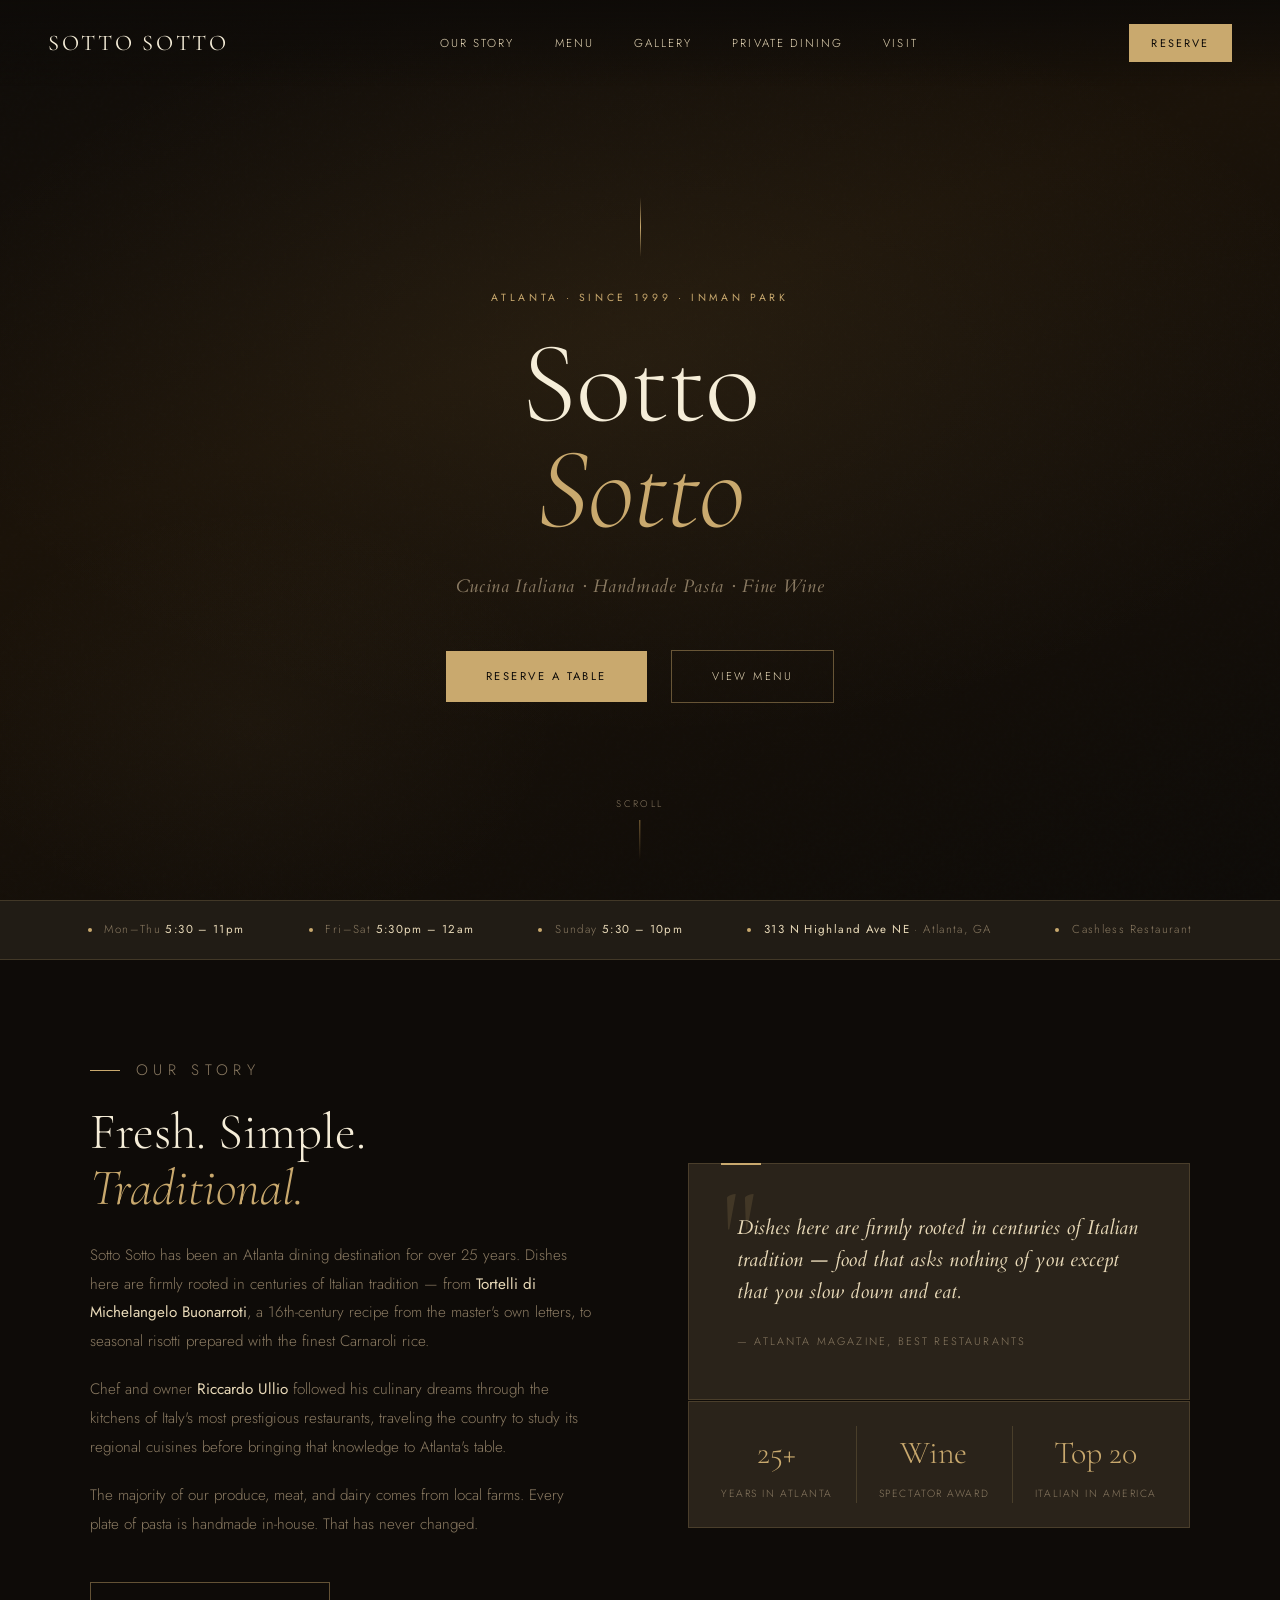
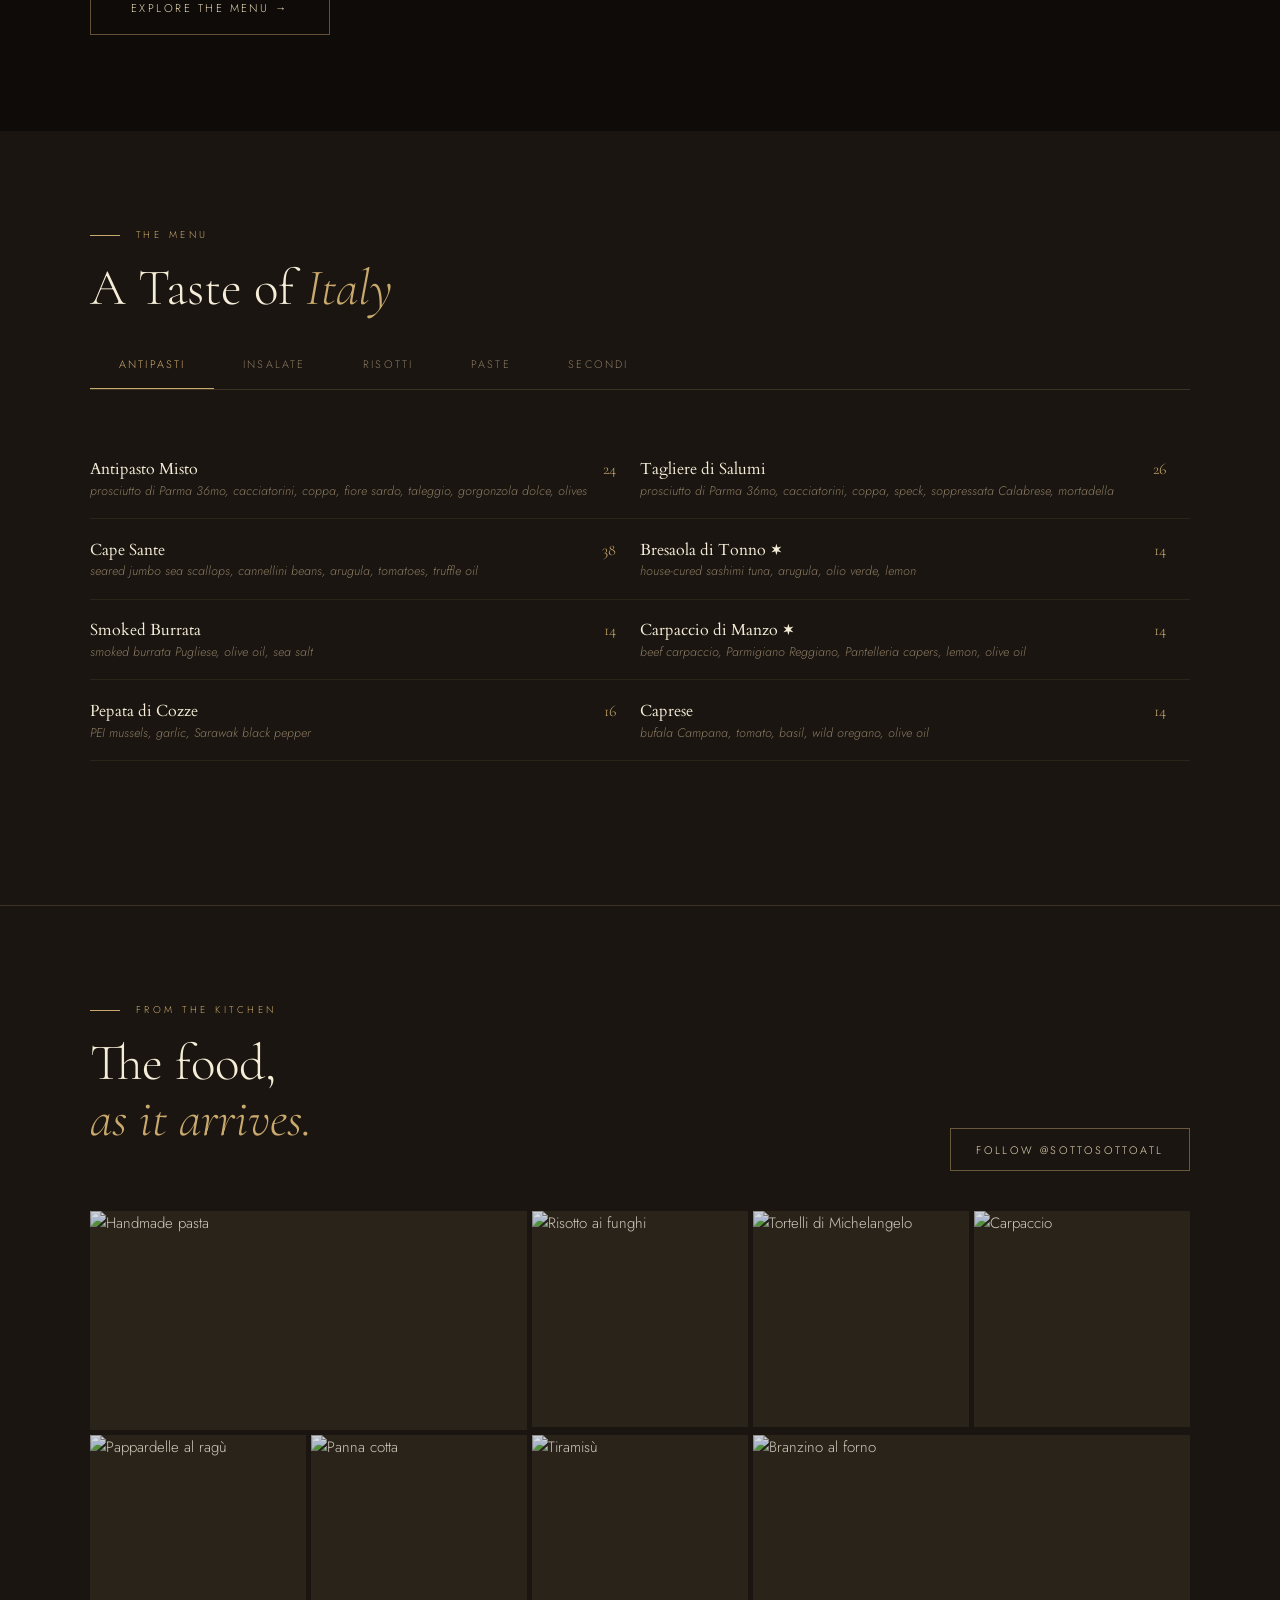
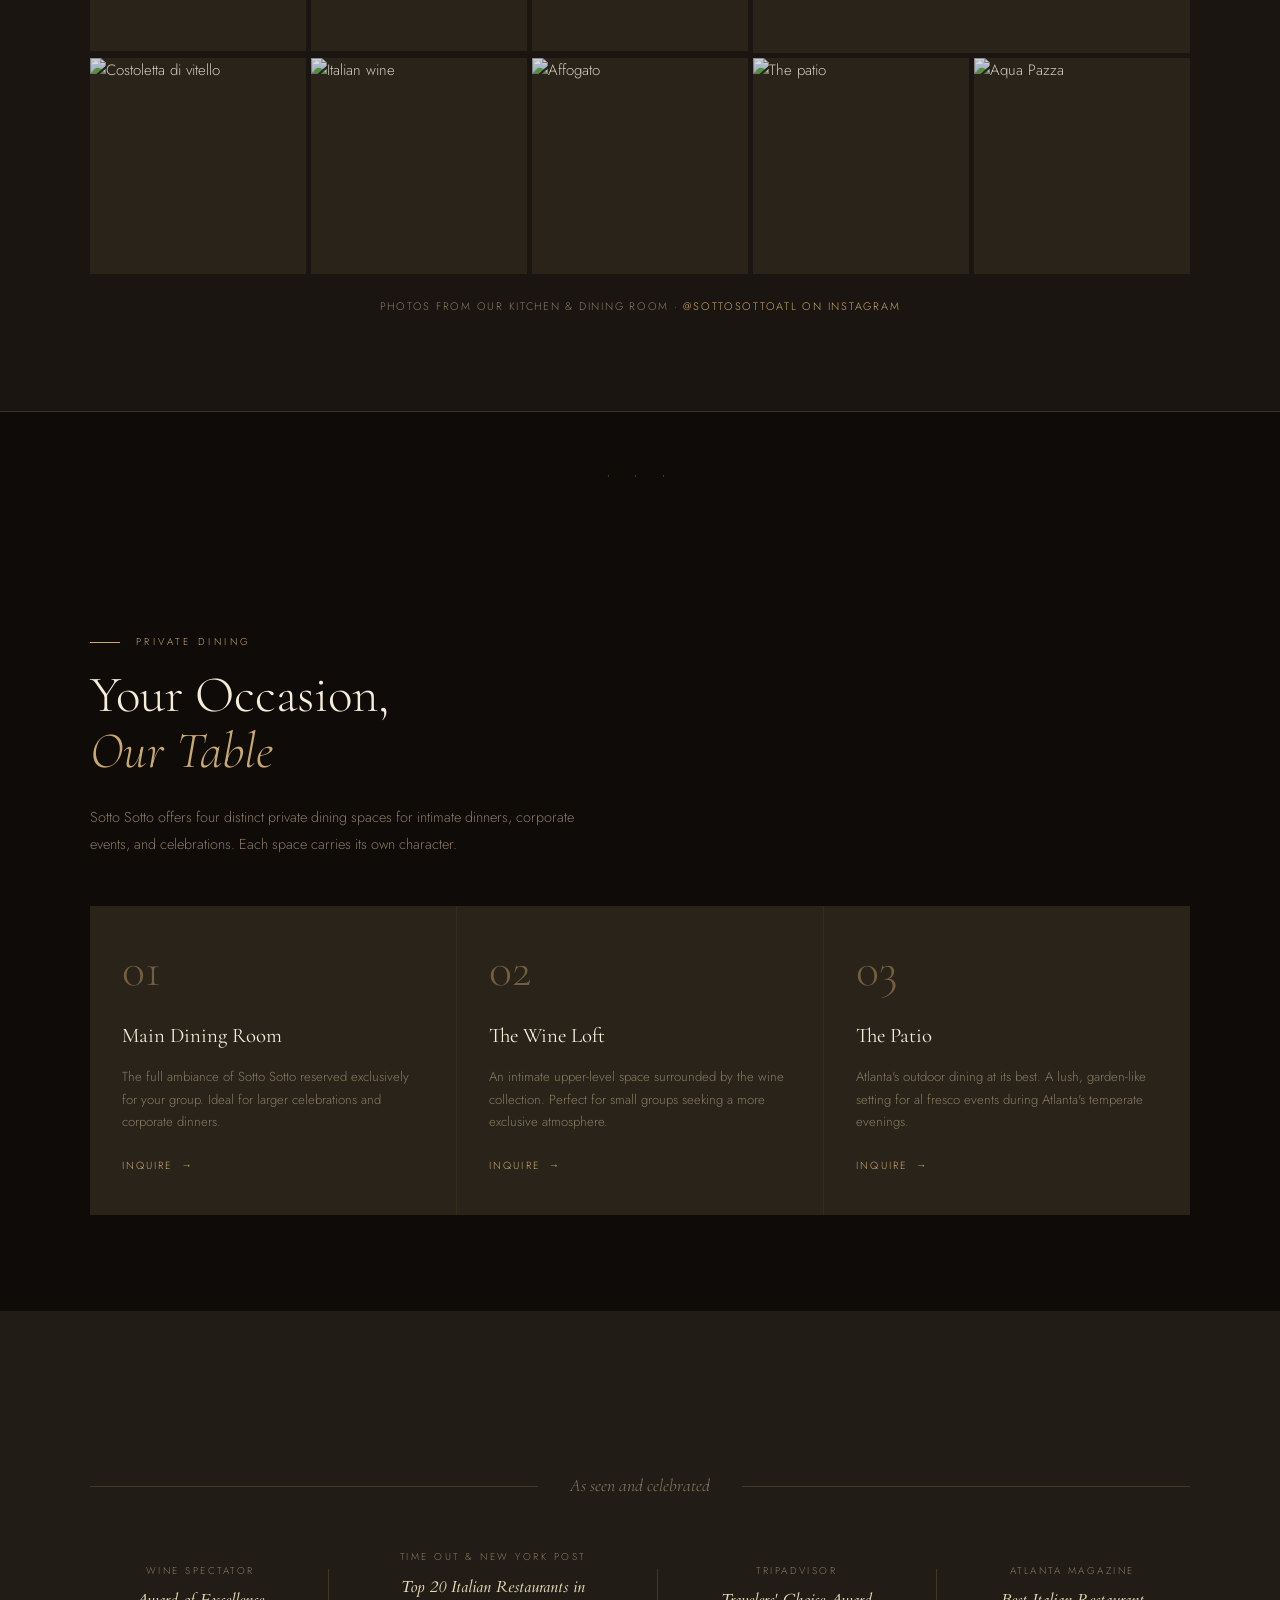
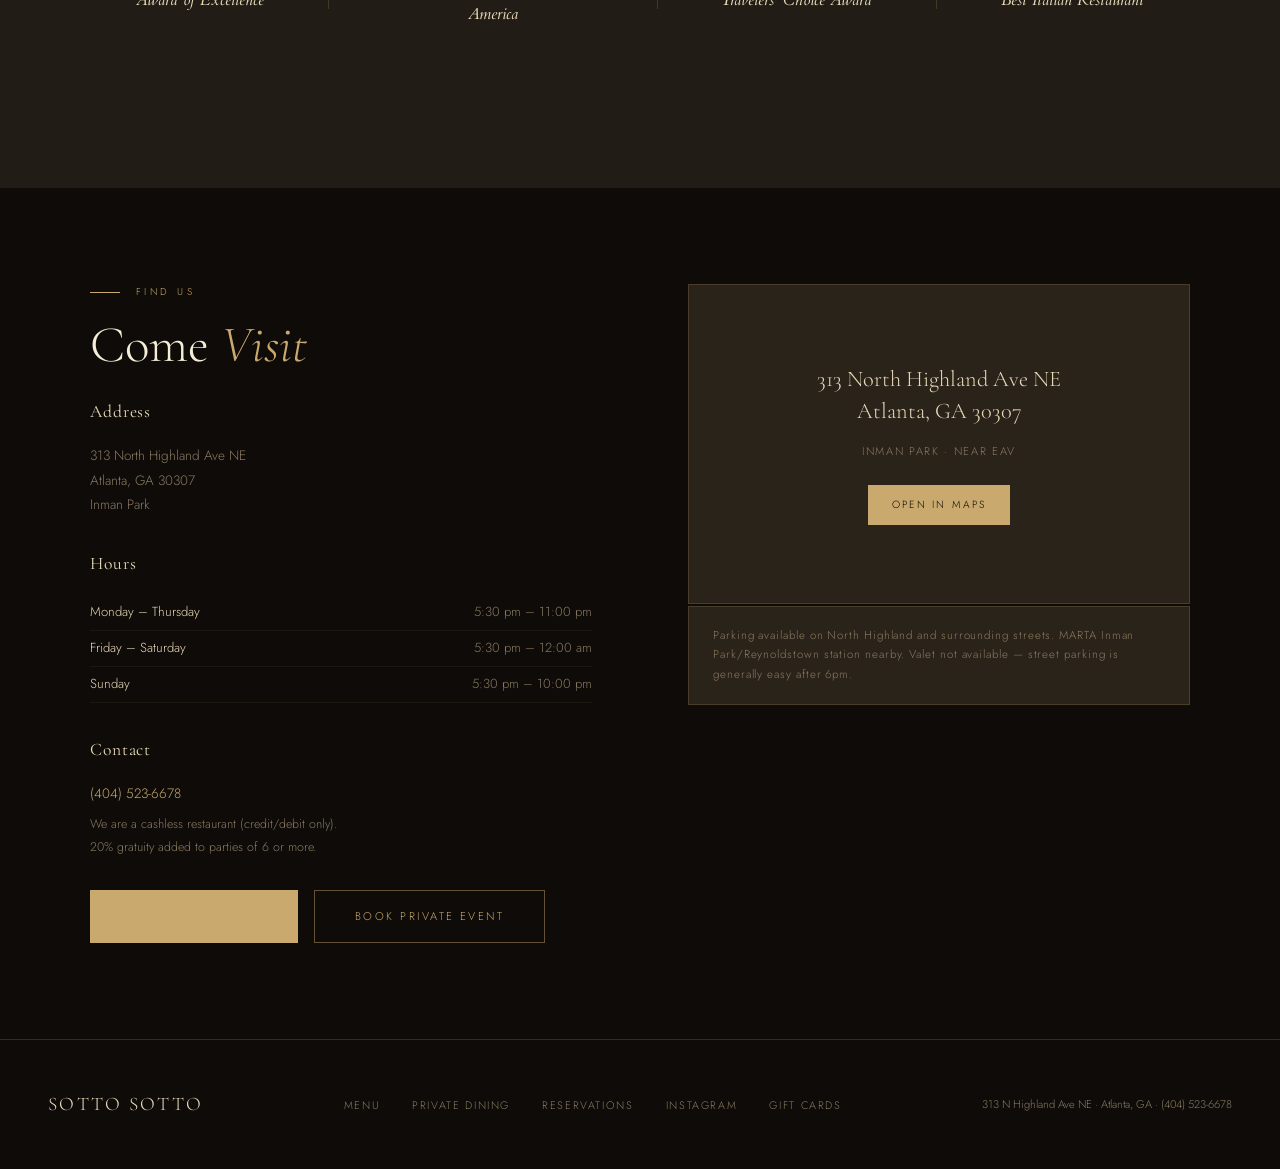
==== index.html @ 94da3bc7 "Rename to index.html" ====
<!DOCTYPE html>
<html lang="en">
<head>
<meta charset="UTF-8">
<meta name="viewport" content="width=device-width, initial-scale=1.0">
<title>Sotto Sotto — Atlanta's Italian Table</title>
<link rel="preconnect" href="https://fonts.googleapis.com">
<link href="https://fonts.googleapis.com/css2?family=Cormorant+Garamond:ital,wght@0,300;0,400;0,500;1,300;1,400&family=Cardo:ital@0;1&family=Jost:wght@300;400&display=swap" rel="stylesheet">
<style>
  *, *::before, *::after { box-sizing: border-box; margin: 0; padding: 0; }

  :root {
    --cream: #F5EDD8;
    --cream-dim: #E8D9B8;
    --gold: #C9A96E;
    --gold-dim: #8B6E3E;
    --dark: #0E0B08;
    --dark-mid: #1A1510;
    --dark-surface: #211C15;
    --dark-card: #2A231A;
    --text-muted: #8A7A62;
    --border: rgba(201,169,110,0.2);
    --border-strong: rgba(201,169,110,0.45);
  }

  html { scroll-behavior: smooth; }

  body {
    background: var(--dark);
    color: var(--cream);
    font-family: 'Jost', sans-serif;
    font-weight: 300;
    font-size: 15px;
    line-height: 1.7;
    overflow-x: hidden;
  }

  /* ── NAV ── */
  nav {
    position: fixed; top: 0; left: 0; right: 0; z-index: 200;
    display: flex; align-items: center; justify-content: space-between;
    padding: 1.5rem 3rem;
    background: linear-gradient(to bottom, rgba(14,11,8,0.95), transparent);
    transition: background 0.3s;
  }
  nav.scrolled { background: rgba(14,11,8,0.97); border-bottom: 0.5px solid var(--border); }

  .nav-logo {
    font-family: 'Cormorant Garamond', serif;
    font-size: 1.4rem; font-weight: 400;
    letter-spacing: 0.12em; text-transform: uppercase;
    color: var(--cream); text-decoration: none;
    position: relative; z-index: 210;
  }

  .nav-links {
    display: flex; gap: 2.5rem; list-style: none;
  }
  .nav-links a {
    font-family: 'Jost', sans-serif;
    font-size: 0.72rem; font-weight: 300;
    letter-spacing: 0.18em; text-transform: uppercase;
    color: var(--cream-dim); text-decoration: none;
    transition: color 0.2s;
  }
  .nav-links a:hover { color: var(--gold); }

  .nav-cta {
    font-family: 'Jost', sans-serif;
    font-size: 0.68rem; font-weight: 400;
    letter-spacing: 0.2em; text-transform: uppercase;
    color: var(--dark); background: var(--gold);
    padding: 0.6rem 1.4rem; text-decoration: none;
    transition: background 0.2s, transform 0.15s;
    position: relative; z-index: 210;
  }
  .nav-cta:hover { background: var(--cream); transform: translateY(-1px); }

  /* Hamburger button */
  .nav-burger {
    display: none;
    flex-direction: column; justify-content: center; align-items: center;
    gap: 5px; width: 36px; height: 36px;
    background: none; border: none; cursor: pointer;
    padding: 4px; position: relative; z-index: 210;
  }
  .nav-burger span {
    display: block; width: 22px; height: 1.5px;
    background: var(--cream); border-radius: 2px;
    transition: transform 0.3s ease, opacity 0.3s ease;
    transform-origin: center;
  }
  .nav-burger.open span:nth-child(1) { transform: translateY(6.5px) rotate(45deg); }
  .nav-burger.open span:nth-child(2) { opacity: 0; transform: scaleX(0); }
  .nav-burger.open span:nth-child(3) { transform: translateY(-6.5px) rotate(-45deg); }

  /* Mobile drawer */
  .nav-drawer {
    position: fixed; inset: 0; z-index: 190;
    background: rgba(14,11,8,0.98);
    flex-direction: column; align-items: center; justify-content: center;
    gap: 0; display: flex;
    opacity: 0; pointer-events: none;
    transition: opacity 0.35s ease;
  }
  .nav-drawer.open { opacity: 1; pointer-events: all; }
  .nav-drawer ul {
    list-style: none; text-align: center;
    display: flex; flex-direction: column; gap: 0;
    width: 100%;
  }
  .nav-drawer ul li a {
    display: block; padding: 1.1rem 2rem;
    font-family: 'Cormorant Garamond', serif;
    font-size: 2rem; font-weight: 300; font-style: italic;
    letter-spacing: 0.05em;
    color: var(--cream-dim); text-decoration: none;
    border-bottom: 0.5px solid var(--border);
    transition: color 0.2s;
  }
  .nav-drawer ul li:first-child a { border-top: 0.5px solid var(--border); }
  .nav-drawer ul li a:active { color: var(--gold); }
  .nav-drawer-reserve {
    margin-top: 2rem;
    font-family: 'Jost', sans-serif;
    font-size: 0.72rem; letter-spacing: 0.22em; text-transform: uppercase;
    background: var(--gold); color: var(--dark);
    padding: 0.9rem 2.5rem; text-decoration: none;
  }

  /* ── HERO ── */
  .hero {
    height: 100vh; min-height: 700px;
    display: flex; flex-direction: column;
    align-items: center; justify-content: center;
    text-align: center;
    position: relative;
    overflow: hidden;
  }

  .hero-bg {
    position: absolute; inset: 0;
    background:
      radial-gradient(ellipse 80% 60% at 50% 40%, rgba(201,169,110,0.07) 0%, transparent 70%),
      radial-gradient(ellipse 40% 40% at 20% 80%, rgba(201,169,110,0.04) 0%, transparent 60%),
      linear-gradient(160deg, #0E0B08 0%, #1A1208 40%, #0D0A07 100%);
  }

  /* Decorative grain */
  .hero-bg::after {
    content: '';
    position: absolute; inset: 0;
    background-image: url("data:image/svg+xml,%3Csvg viewBox='0 0 256 256' xmlns='http://www.w3.org/2000/svg'%3E%3Cfilter id='n'%3E%3CfeTurbulence type='fractalNoise' baseFrequency='0.9' numOctaves='4' stitchTiles='stitch'/%3E%3C/filter%3E%3Crect width='100%25' height='100%25' filter='url(%23n)' opacity='0.03'/%3E%3C/svg%3E");
    opacity: 0.4;
    pointer-events: none;
  }

  .hero-rule {
    width: 1px; height: 60px;
    background: linear-gradient(to bottom, transparent, var(--gold), transparent);
    margin-bottom: 2rem;
    animation: fadeIn 2s ease 0.3s both;
  }

  .hero-eyebrow {
    font-family: 'Jost', sans-serif;
    font-size: 0.65rem;
    font-weight: 400;
    letter-spacing: 0.35em;
    text-transform: uppercase;
    color: var(--gold);
    margin-bottom: 1.5rem;
    animation: fadeUp 1.2s ease 0.5s both;
  }

  .hero-title {
    font-family: 'Cormorant Garamond', serif;
    font-size: clamp(4rem, 9vw, 8rem);
    font-weight: 300;
    line-height: 0.92;
    letter-spacing: -0.01em;
    color: var(--cream);
    margin-bottom: 0.3rem;
    animation: fadeUp 1.2s ease 0.7s both;
  }
  .hero-title em {
    font-style: italic;
    color: var(--gold);
  }

  .hero-subtitle {
    font-family: 'Cardo', serif;
    font-style: italic;
    font-size: 1.1rem;
    color: var(--text-muted);
    letter-spacing: 0.04em;
    margin: 1.5rem 0 3rem;
    animation: fadeUp 1.2s ease 0.9s both;
  }

  .hero-actions {
    display: flex; gap: 1.5rem; align-items: center;
    animation: fadeUp 1.2s ease 1.1s both;
  }

  .btn-primary {
    font-family: 'Jost', sans-serif;
    font-size: 0.7rem;
    font-weight: 400;
    letter-spacing: 0.22em;
    text-transform: uppercase;
    color: var(--dark);
    background: var(--gold);
    padding: 1rem 2.5rem;
    text-decoration: none;
    transition: all 0.2s;
    display: inline-block;
  }
  .btn-primary:hover { background: var(--cream); transform: translateY(-2px); }

  .btn-ghost {
    font-family: 'Jost', sans-serif;
    font-size: 0.7rem;
    font-weight: 300;
    letter-spacing: 0.22em;
    text-transform: uppercase;
    color: var(--cream-dim);
    border: 0.5px solid var(--border-strong);
    padding: 1rem 2.5rem;
    text-decoration: none;
    transition: all 0.2s;
    display: inline-block;
  }
  .btn-ghost:hover { border-color: var(--gold); color: var(--gold); transform: translateY(-2px); }

  .hero-scroll {
    position: absolute; bottom: 2.5rem; left: 50%; transform: translateX(-50%);
    display: flex; flex-direction: column; align-items: center; gap: 0.5rem;
    animation: fadeIn 2s ease 1.8s both;
  }
  .hero-scroll span {
    font-size: 0.6rem; letter-spacing: 0.25em; text-transform: uppercase; color: var(--text-muted);
  }
  .scroll-line {
    width: 1px; height: 40px;
    background: linear-gradient(to bottom, var(--gold-dim), transparent);
    animation: scrollPulse 2s ease-in-out infinite;
  }

  /* ── INFO STRIP ── */
  .info-strip {
    background: var(--dark-surface);
    border-top: 0.5px solid var(--border);
    border-bottom: 0.5px solid var(--border);
    padding: 1.2rem 3rem;
    display: flex; justify-content: center; gap: 4rem;
    flex-wrap: wrap;
  }
  .info-item {
    display: flex; align-items: center; gap: 0.8rem;
    font-size: 0.72rem; letter-spacing: 0.12em; color: var(--text-muted);
  }
  .info-item strong {
    color: var(--cream-dim); font-weight: 400;
  }
  .info-dot {
    width: 4px; height: 4px; border-radius: 50%; background: var(--gold); flex-shrink: 0;
  }

  /* ── SECTIONS ── */
  section { position: relative; }

  .section-pad { padding: 6rem 3rem; }
  .container { max-width: 1100px; margin: 0 auto; }

  .section-label {
    font-size: 0.62rem; letter-spacing: 0.35em; text-transform: uppercase;
    color: var(--gold); margin-bottom: 1rem;
    display: flex; align-items: center; gap: 1rem;
  }
  .section-label::before {
    content: ''; display: block; width: 30px; height: 0.5px; background: var(--gold);
  }

  .section-heading {
    font-family: 'Cormorant Garamond', serif;
    font-size: clamp(2.5rem, 4vw, 3.5rem);
    font-weight: 300;
    line-height: 1.1;
    color: var(--cream);
    margin-bottom: 1.5rem;
  }
  .section-heading em { font-style: italic; color: var(--gold); }

  /* ── STORY ── */
  .story-grid {
    display: grid; grid-template-columns: 1fr 1fr; gap: 6rem; align-items: center;
  }
  .story-text p {
    color: var(--text-muted); line-height: 1.9; margin-bottom: 1.2rem; font-size: 0.95rem;
  }
  .story-text p strong { color: var(--cream-dim); font-weight: 400; }

  .story-visual {
    position: relative;
  }
  .story-card {
    background: var(--dark-card);
    border: 0.5px solid var(--border);
    padding: 3rem;
    position: relative;
  }
  .story-card::before {
    content: '"';
    font-family: 'Cormorant Garamond', serif;
    font-size: 8rem;
    line-height: 1;
    color: var(--gold);
    opacity: 0.15;
    position: absolute;
    top: 0.5rem; left: 2rem;
  }
  .story-quote {
    font-family: 'Cardo', serif;
    font-style: italic;
    font-size: 1.25rem;
    line-height: 1.6;
    color: var(--cream-dim);
    margin-bottom: 1.5rem;
    position: relative;
  }
  .story-attr {
    font-size: 0.68rem; letter-spacing: 0.2em; text-transform: uppercase; color: var(--text-muted);
  }
  .story-card-accent {
    position: absolute;
    top: -1px; left: 2rem; width: 40px; height: 2px;
    background: var(--gold);
  }

  /* ── MENU ── */
  .menu-section { background: var(--dark-mid); }

  .menu-tabs {
    display: flex; gap: 0; border-bottom: 0.5px solid var(--border);
    margin-bottom: 3rem; overflow-x: auto;
  }
  .menu-tab {
    font-size: 0.68rem; letter-spacing: 0.2em; text-transform: uppercase;
    padding: 1rem 1.8rem;
    color: var(--text-muted);
    cursor: pointer;
    border-bottom: 1.5px solid transparent;
    transition: all 0.2s;
    white-space: nowrap;
    background: none; border-top: none; border-left: none; border-right: none;
    font-family: 'Jost', sans-serif; font-weight: 300;
  }
  .menu-tab:hover { color: var(--cream-dim); }
  .menu-tab.active {
    color: var(--gold);
    border-bottom-color: var(--gold);
  }

  .menu-panel { display: none; }
  .menu-panel.active { display: block; }

  .menu-category-title {
    font-family: 'Cormorant Garamond', serif;
    font-style: italic;
    font-size: 0.85rem;
    letter-spacing: 0.15em;
    text-transform: lowercase;
    color: var(--gold);
    margin-bottom: 1.5rem;
    padding-bottom: 0.7rem;
    border-bottom: 0.5px solid var(--border);
  }

  .menu-grid {
    display: grid; grid-template-columns: 1fr 1fr; gap: 0;
    margin-bottom: 3rem;
  }

  .menu-item {
    padding: 1.1rem 1.5rem 1.1rem 0;
    border-bottom: 0.5px solid rgba(201,169,110,0.1);
    display: flex; justify-content: space-between; align-items: baseline; gap: 1rem;
  }
  .menu-item-left { flex: 1; }
  .menu-item-name {
    font-family: 'Cardo', serif;
    font-size: 1rem;
    color: var(--cream);
    margin-bottom: 0.2rem;
    line-height: 1.3;
  }
  .menu-item-desc {
    font-size: 0.78rem;
    color: var(--text-muted);
    font-style: italic;
    line-height: 1.4;
  }
  .menu-item-price {
    font-family: 'Cormorant Garamond', serif;
    font-size: 1rem;
    color: var(--gold);
    flex-shrink: 0;
    font-weight: 300;
  }

  /* ── PRIVATE DINING ── */
  .private-grid {
    display: grid; grid-template-columns: repeat(3, 1fr); gap: 1.5px;
    margin-top: 3rem;
    background: var(--border);
  }
  .private-card {
    background: var(--dark-card);
    padding: 2.5rem 2rem;
    transition: background 0.3s;
  }
  .private-card:hover { background: var(--dark-surface); }
  .private-card-num {
    font-family: 'Cormorant Garamond', serif;
    font-size: 3rem;
    font-weight: 300;
    color: var(--border-strong);
    line-height: 1;
    margin-bottom: 1.5rem;
  }
  .private-card-title {
    font-family: 'Cormorant Garamond', serif;
    font-size: 1.3rem;
    font-weight: 400;
    color: var(--cream);
    margin-bottom: 0.8rem;
  }
  .private-card-desc {
    font-size: 0.82rem;
    color: var(--text-muted);
    line-height: 1.7;
    margin-bottom: 1.5rem;
  }
  .private-link {
    font-size: 0.65rem; letter-spacing: 0.2em; text-transform: uppercase;
    color: var(--gold); text-decoration: none;
    display: flex; align-items: center; gap: 0.5rem;
    transition: gap 0.2s;
  }
  .private-link:hover { gap: 0.8rem; }
  .private-link::after { content: '→'; }

  /* ── ACCOLADES ── */
  .accolades-section { background: var(--dark-surface); }
  .accolades-inner {
    text-align: center; padding: 4rem 0;
  }
  .accolades-rule {
    display: flex; align-items: center; gap: 2rem;
    margin-bottom: 3rem;
  }
  .accolades-rule::before, .accolades-rule::after {
    content: ''; flex: 1; height: 0.5px; background: var(--border);
  }
  .accolades-rule span {
    font-family: 'Cormorant Garamond', serif;
    font-style: italic;
    font-size: 1.1rem;
    color: var(--text-muted);
  }
  .accolades-row {
    display: flex; gap: 4rem; justify-content: center; align-items: center; flex-wrap: wrap;
  }
  .accolade {
    text-align: center;
  }
  .accolade-source {
    font-size: 0.62rem; letter-spacing: 0.25em; text-transform: uppercase;
    color: var(--text-muted); margin-bottom: 0.5rem;
  }
  .accolade-text {
    font-family: 'Cardo', serif;
    font-style: italic;
    font-size: 1rem;
    color: var(--cream-dim);
    max-width: 200px;
  }

  /* ── VISIT ── */
  .visit-grid {
    display: grid; grid-template-columns: 1fr 1fr; gap: 6rem; align-items: start;
  }
  .visit-info h3 {
    font-family: 'Cormorant Garamond', serif;
    font-size: 1.1rem;
    font-weight: 400;
    color: var(--cream-dim);
    margin-bottom: 1rem;
    margin-top: 2rem;
    letter-spacing: 0.05em;
  }
  .visit-info h3:first-child { margin-top: 0; }
  .visit-info p { font-size: 0.85rem; color: var(--text-muted); line-height: 1.8; }
  .visit-info a { color: var(--gold); text-decoration: none; }
  .visit-info a:hover { text-decoration: underline; }

  .hours-row {
    display: flex; justify-content: space-between;
    font-size: 0.82rem; color: var(--text-muted);
    padding: 0.4rem 0;
    border-bottom: 0.5px solid rgba(201,169,110,0.08);
  }
  .hours-row .day { color: var(--cream-dim); }

  .map-placeholder {
    background: var(--dark-card);
    border: 0.5px solid var(--border);
    height: 320px;
    display: flex; flex-direction: column;
    align-items: center; justify-content: center;
    gap: 1rem;
  }
  .map-address {
    font-family: 'Cormorant Garamond', serif;
    font-size: 1.4rem;
    font-weight: 300;
    text-align: center;
    color: var(--cream-dim);
    line-height: 1.4;
  }
  .map-sub {
    font-size: 0.7rem; letter-spacing: 0.15em; text-transform: uppercase;
    color: var(--text-muted);
  }
  .map-btn {
    font-size: 0.65rem; letter-spacing: 0.2em; text-transform: uppercase;
    color: var(--dark); background: var(--gold);
    padding: 0.7rem 1.5rem; text-decoration: none; margin-top: 0.5rem;
    transition: background 0.2s;
  }
  .map-btn:hover { background: var(--cream); }

  /* ── FOOTER ── */
  footer {
    background: var(--dark);
    border-top: 0.5px solid var(--border);
    padding: 3rem;
    display: flex; justify-content: space-between; align-items: center;
    flex-wrap: wrap; gap: 2rem;
  }
  .footer-logo {
    font-family: 'Cormorant Garamond', serif;
    font-size: 1.2rem;
    letter-spacing: 0.12em;
    text-transform: uppercase;
    color: var(--cream-dim);
  }
  .footer-links {
    display: flex; gap: 2rem; list-style: none;
  }
  .footer-links a {
    font-size: 0.68rem; letter-spacing: 0.15em; text-transform: uppercase;
    color: var(--text-muted); text-decoration: none; transition: color 0.2s;
  }
  .footer-links a:hover { color: var(--gold); }
  .footer-copy {
    font-size: 0.7rem; color: var(--text-muted);
  }

  /* ── DIVIDER ── */
  .ornament {
    text-align: center; padding: 3rem 0; color: var(--gold);
    font-size: 1.1rem; letter-spacing: 0.5em; opacity: 0.5;
  }

  /* ── ANIMATIONS ── */
  @keyframes fadeUp {
    from { opacity: 0; transform: translateY(24px); }
    to { opacity: 1; transform: translateY(0); }
  }
  @keyframes fadeIn {
    from { opacity: 0; }
    to { opacity: 1; }
  }
  @keyframes scrollPulse {
    0%, 100% { opacity: 0.4; transform: scaleY(1); }
    50% { opacity: 1; transform: scaleY(1.15); }
  }

  .reveal {
    opacity: 0; transform: translateY(20px);
    transition: opacity 0.8s ease, transform 0.8s ease;
  }
  .reveal.visible { opacity: 1; transform: translateY(0); }

  /* ── RESPONSIVE ── */
  @media (max-width: 768px) {
    nav { padding: 1.1rem 1.4rem; }
    .nav-links { display: none; }
    .nav-cta { display: none; }
    .nav-burger { display: flex; }

    .section-pad { padding: 3.5rem 1.4rem; }
    .container { padding: 0; }

    /* hero */
    .hero { min-height: 100svh; padding: 0 1.4rem; }
    .hero-title { font-size: clamp(3.2rem, 16vw, 5rem); }
    .hero-actions { flex-direction: column; align-items: center; gap: 0.8rem; width: 100%; }
    .hero-actions .btn-primary,
    .hero-actions .btn-ghost { width: 100%; text-align: center; padding: 1rem; }

    /* info strip */
    .info-strip { padding: 0.8rem 1.2rem; gap: 0.8rem; flex-direction: column; align-items: flex-start; }

    /* story */
    .story-grid { grid-template-columns: 1fr; gap: 2.5rem; }

    /* menu */
    .menu-tabs { overflow-x: auto; -webkit-overflow-scrolling: touch; flex-wrap: nowrap; padding-bottom: 2px; }
    .menu-tab { flex-shrink: 0; padding: 0.6rem 1rem; }
    .menu-grid { grid-template-columns: 1fr; }
    .menu-item { padding: 1rem 0; }

    /* private */
    .private-grid { grid-template-columns: 1fr; gap: 1.2rem; }

    /* accolades */
    .accolades-row { flex-direction: column; gap: 1.5rem; align-items: flex-start; }
    .accolades-row > div[style] { display: none !important; }

    /* visit */
    .visit-grid { grid-template-columns: 1fr; gap: 2.5rem; }
    .map-placeholder { min-height: 180px; }

    /* footer */
    footer { flex-direction: column; text-align: center; gap: 1.2rem; padding: 2rem 1.4rem; }
    .footer-links { flex-wrap: wrap; justify-content: center; gap: 1rem; }
  }

  @media (max-width: 480px) {
    .hero-eyebrow { font-size: 0.58rem; letter-spacing: 0.25em; }
    .section-heading { font-size: 2.2rem; }
    .story-card { padding: 1.8rem; }
    .private-card { padding: 1.5rem; }
    .hours-row { font-size: 0.82rem; }
  }

  /* ── FOOD GALLERY ── */
  .gallery-section {
    background: var(--dark-mid);
    padding: 6rem 3rem;
    border-top: 0.5px solid var(--border);
    border-bottom: 0.5px solid var(--border);
  }
  .gallery-header {
    max-width: 1100px; margin: 0 auto 2.5rem;
    display: flex; justify-content: space-between; align-items: flex-end;
    flex-wrap: wrap; gap: 1rem;
  }
  .gallery-grid {
    max-width: 1100px; margin: 0 auto;
    display: grid;
    grid-template-columns: repeat(5, 1fr);
    gap: 5px;
  }
  .gallery-cell {
    aspect-ratio: 1 / 1;
    overflow: hidden;
    position: relative;
    background: var(--dark-card);
    cursor: pointer;
  }
  .gallery-cell img {
    width: 100%; height: 100%;
    object-fit: cover;
    filter: brightness(0.85) saturate(0.85);
    transition: transform 0.5s ease, filter 0.4s ease;
    display: block;
  }
  .gallery-cell:hover img {
    transform: scale(1.07);
    filter: brightness(1) saturate(1.1);
  }
  .gallery-cell-cap {
    position: absolute; inset: 0;
    background: linear-gradient(to top, rgba(14,11,8,0.88) 0%, transparent 55%);
    opacity: 0;
    transition: opacity 0.3s;
    display: flex; align-items: flex-end;
    padding: 0.85rem 0.9rem;
  }
  .gallery-cell:hover .gallery-cell-cap { opacity: 1; }
  .gallery-cell-cap span {
    font-family: 'Cormorant Garamond', serif;
    font-style: italic; font-size: 0.85rem;
    color: var(--cream); line-height: 1.3;
  }
  .gallery-cell.featured {
    grid-column: span 2;
    aspect-ratio: 2 / 1;
  }
  .gallery-foot {
    max-width: 1100px; margin: 1.4rem auto 0;
    text-align: center;
    font-size: 0.68rem; letter-spacing: 0.16em; text-transform: uppercase;
    color: var(--text-muted);
  }
  .gallery-foot a { color: var(--gold); text-decoration: none; }
  .gallery-foot a:hover { text-decoration: underline; }
  @media (max-width: 800px) {
    .gallery-section { padding: 4rem 1.5rem; }
    .gallery-grid { grid-template-columns: repeat(3, 1fr); }
    .gallery-cell.featured { grid-column: span 3; aspect-ratio: 3/1; }
  }
  @media (max-width: 480px) {
    .gallery-grid { grid-template-columns: repeat(2, 1fr); }
    .gallery-cell.featured { grid-column: span 2; aspect-ratio: 2/1; }
  }
</style>
</head>
<body>

<!-- NAV -->
<nav id="main-nav">
  <a href="#" class="nav-logo">Sotto Sotto</a>
  <ul class="nav-links">
    <li><a href="#story">Our Story</a></li>
    <li><a href="#menu">Menu</a></li>
    <li><a href="#gallery">Gallery</a></li>
    <li><a href="#private">Private Dining</a></li>
    <li><a href="#visit">Visit</a></li>
  </ul>
  <a href="https://resy.com/cities/atl/sotto-sotto" target="_blank" class="nav-cta">Reserve</a>
  <button class="nav-burger" id="nav-burger" aria-label="Open menu">
    <span></span><span></span><span></span>
  </button>
</nav>

<!-- MOBILE DRAWER -->
<div class="nav-drawer" id="nav-drawer">
  <ul>
    <li><a href="#story" class="drawer-link">Our Story</a></li>
    <li><a href="#menu" class="drawer-link">Menu</a></li>
    <li><a href="#gallery" class="drawer-link">Gallery</a></li>
    <li><a href="#private" class="drawer-link">Private Dining</a></li>
    <li><a href="#visit" class="drawer-link">Visit</a></li>
  </ul>
  <a href="https://resy.com/cities/atl/sotto-sotto" target="_blank" class="nav-drawer-reserve">Reserve a Table</a>
</div>

<!-- HERO -->
<section class="hero">
  <div class="hero-bg"></div>
  <div style="position:relative; z-index:1; display:flex; flex-direction:column; align-items:center;">
    <div class="hero-rule"></div>
    <p class="hero-eyebrow">Atlanta · Since 1999 · Inman Park</p>
    <h1 class="hero-title">Sotto<br><em>Sotto</em></h1>
    <p class="hero-subtitle">Cucina Italiana · Handmade Pasta · Fine Wine</p>
    <div class="hero-actions">
      <a href="https://resy.com/cities/atl/sotto-sotto" target="_blank" class="btn-primary">Reserve a Table</a>
      <a href="#menu" class="btn-ghost">View Menu</a>
    </div>
  </div>
  <div class="hero-scroll">
    <span>Scroll</span>
    <div class="scroll-line"></div>
  </div>
</section>

<!-- INFO STRIP -->
<div class="info-strip">
  <div class="info-item">
    <div class="info-dot"></div>
    <span>Mon–Thu <strong>5:30 – 11pm</strong></span>
  </div>
  <div class="info-item">
    <div class="info-dot"></div>
    <span>Fri–Sat <strong>5:30pm – 12am</strong></span>
  </div>
  <div class="info-item">
    <div class="info-dot"></div>
    <span>Sunday <strong>5:30 – 10pm</strong></span>
  </div>
  <div class="info-item">
    <div class="info-dot"></div>
    <span><strong>313 N Highland Ave NE</strong> · Atlanta, GA</span>
  </div>
  <div class="info-item">
    <div class="info-dot"></div>
    <span>Cashless Restaurant</span>
  </div>
</div>

<!-- STORY -->
<section id="story" class="section-pad">
  <div class="container">
    <div class="story-grid">
      <div class="story-text reveal">
        <p class="section-label">Our Story</p>
        <h2 class="section-heading">Fresh. Simple.<br><em>Traditional.</em></h2>
        <p>Sotto Sotto has been an Atlanta dining destination for over 25 years. Dishes here are firmly rooted in centuries of Italian tradition — from <strong>Tortelli di Michelangelo Buonarroti</strong>, a 16th-century recipe from the master's own letters, to seasonal risotti prepared with the finest Carnaroli rice.</p>
        <p>Chef and owner <strong>Riccardo Ullio</strong> followed his culinary dreams through the kitchens of Italy's most prestigious restaurants, traveling the country to study its regional cuisines before bringing that knowledge to Atlanta's table.</p>
        <p>The majority of our produce, meat, and dairy comes from local farms. Every plate of pasta is handmade in-house. That has never changed.</p>
        <a href="#menu" class="btn-ghost" style="display:inline-block; margin-top:1.5rem;">Explore the Menu →</a>
      </div>
      <div class="story-visual reveal" style="transition-delay:0.2s">
        <div class="story-card">
          <div class="story-card-accent"></div>
          <p class="story-quote">Dishes here are firmly rooted in centuries of Italian tradition — food that asks nothing of you except that you slow down and eat.</p>
          <p class="story-attr">— Atlanta Magazine, Best Restaurants</p>
        </div>
        <div style="margin-top:1.5px; background:var(--dark-card); border:0.5px solid var(--border); padding:1.5rem 2rem; display:flex; justify-content:space-between;">
          <div style="text-align:center;">
            <div style="font-family:'Cormorant Garamond',serif; font-size:2rem; font-weight:300; color:var(--gold);">25+</div>
            <div style="font-size:0.65rem; letter-spacing:0.15em; text-transform:uppercase; color:var(--text-muted); margin-top:0.3rem;">Years in Atlanta</div>
          </div>
          <div style="width:0.5px; background:var(--border);"></div>
          <div style="text-align:center;">
            <div style="font-family:'Cormorant Garamond',serif; font-size:2rem; font-weight:300; color:var(--gold);">Wine</div>
            <div style="font-size:0.65rem; letter-spacing:0.15em; text-transform:uppercase; color:var(--text-muted); margin-top:0.3rem;">Spectator Award</div>
          </div>
          <div style="width:0.5px; background:var(--border);"></div>
          <div style="text-align:center;">
            <div style="font-family:'Cormorant Garamond',serif; font-size:2rem; font-weight:300; color:var(--gold);">Top 20</div>
            <div style="font-size:0.65rem; letter-spacing:0.15em; text-transform:uppercase; color:var(--text-muted); margin-top:0.3rem;">Italian in America</div>
          </div>
        </div>
      </div>
    </div>
  </div>
</section>

<!-- MENU -->
<section id="menu" class="section-pad menu-section">
  <div class="container">
    <div class="reveal">
      <p class="section-label">The Menu</p>
      <h2 class="section-heading">A Taste of <em>Italy</em></h2>
    </div>

    <div class="menu-tabs reveal" style="transition-delay:0.15s">
      <button class="menu-tab active" onclick="switchTab(this,'antipasti')">Antipasti</button>
      <button class="menu-tab" onclick="switchTab(this,'insalate')">Insalate</button>
      <button class="menu-tab" onclick="switchTab(this,'risotti')">Risotti</button>
      <button class="menu-tab" onclick="switchTab(this,'paste')">Paste</button>
      <button class="menu-tab" onclick="switchTab(this,'carne')">Secondi</button>
    </div>

    <!-- ANTIPASTI -->
    <div id="tab-antipasti" class="menu-panel active">
      <div class="menu-grid">
        <div class="menu-item">
          <div class="menu-item-left">
            <div class="menu-item-name">Antipasto Misto</div>
            <div class="menu-item-desc">prosciutto di Parma 36mo, cacciatorini, coppa, fiore sardo, taleggio, gorgonzola dolce, olives</div>
          </div>
          <div class="menu-item-price">24</div>
        </div>
        <div class="menu-item">
          <div class="menu-item-left">
            <div class="menu-item-name">Tagliere di Salumi</div>
            <div class="menu-item-desc">prosciutto di Parma 36mo, cacciatorini, coppa, speck, soppressata Calabrese, mortadella</div>
          </div>
          <div class="menu-item-price">26</div>
        </div>
        <div class="menu-item">
          <div class="menu-item-left">
            <div class="menu-item-name">Cape Sante</div>
            <div class="menu-item-desc">seared jumbo sea scallops, cannellini beans, arugula, tomatoes, truffle oil</div>
          </div>
          <div class="menu-item-price">38</div>
        </div>
        <div class="menu-item">
          <div class="menu-item-left">
            <div class="menu-item-name">Bresaola di Tonno ✶</div>
            <div class="menu-item-desc">house-cured sashimi tuna, arugula, olio verde, lemon</div>
          </div>
          <div class="menu-item-price">14</div>
        </div>
        <div class="menu-item">
          <div class="menu-item-left">
            <div class="menu-item-name">Smoked Burrata</div>
            <div class="menu-item-desc">smoked burrata Pugliese, olive oil, sea salt</div>
          </div>
          <div class="menu-item-price">14</div>
        </div>
        <div class="menu-item">
          <div class="menu-item-left">
            <div class="menu-item-name">Carpaccio di Manzo ✶</div>
            <div class="menu-item-desc">beef carpaccio, Parmigiano Reggiano, Pantelleria capers, lemon, olive oil</div>
          </div>
          <div class="menu-item-price">14</div>
        </div>
        <div class="menu-item">
          <div class="menu-item-left">
            <div class="menu-item-name">Pepata di Cozze</div>
            <div class="menu-item-desc">PEI mussels, garlic, Sarawak black pepper</div>
          </div>
          <div class="menu-item-price">16</div>
        </div>
        <div class="menu-item">
          <div class="menu-item-left">
            <div class="menu-item-name">Caprese</div>
            <div class="menu-item-desc">bufala Campana, tomato, basil, wild oregano, olive oil</div>
          </div>
          <div class="menu-item-price">14</div>
        </div>
      </div>
    </div>

    <!-- INSALATE -->
    <div id="tab-insalate" class="menu-panel">
      <div class="menu-grid">
        <div class="menu-item">
          <div class="menu-item-left">
            <div class="menu-item-name">Insalata Mista</div>
            <div class="menu-item-desc">seasonal lettuce, tomatoes, cucumber, red onion, olive oil, balsamic vinegar</div>
          </div>
          <div class="menu-item-price">11</div>
        </div>
        <div class="menu-item">
          <div class="menu-item-left">
            <div class="menu-item-name">Caesar Salad ✶</div>
            <div class="menu-item-desc">romaine, classic Caesar dressing, croutons, shaved Parmigiano Reggiano</div>
          </div>
          <div class="menu-item-price">12</div>
        </div>
        <div class="menu-item">
          <div class="menu-item-left">
            <div class="menu-item-name">Farro</div>
            <div class="menu-item-desc">Tuscan farro, seasonal vegetables, champagne vinegar, olive oil</div>
          </div>
          <div class="menu-item-price">12</div>
        </div>
        <div class="menu-item">
          <div class="menu-item-left">
            <div class="menu-item-name">Bietole e Rucola</div>
            <div class="menu-item-desc">roasted beets, arugula, pistachios, gorgonzola, lemon, olive oil</div>
          </div>
          <div class="menu-item-price">12</div>
        </div>
      </div>
    </div>

    <!-- RISOTTI -->
    <div id="tab-risotti" class="menu-panel">
      <p style="font-size:0.72rem; color:var(--text-muted); margin-bottom:1.5rem; letter-spacing:0.08em;">Vegetarian options available</p>
      <div class="menu-grid">
        <div class="menu-item">
          <div class="menu-item-left">
            <div class="menu-item-name">Risotto Mantecato</div>
            <div class="menu-item-desc">Carnaroli rice, caramelized onions, Parmigiano Reggiano, Giusti 12yr aceto balsamico</div>
          </div>
          <div class="menu-item-price">24</div>
        </div>
        <div class="menu-item">
          <div class="menu-item-left">
            <div class="menu-item-name">Risotto ai Funghi</div>
            <div class="menu-item-desc">Carnaroli rice, wild mushrooms, Parmigiano Reggiano</div>
          </div>
          <div class="menu-item-price">25</div>
        </div>
        <div class="menu-item">
          <div class="menu-item-left">
            <div class="menu-item-name">Risotto al Basilico</div>
            <div class="menu-item-desc">Carnaroli rice, basil brodo, Parmigiano Reggiano, marinated tomatoes</div>
          </div>
          <div class="menu-item-price">25</div>
        </div>
        <div class="menu-item">
          <div class="menu-item-left">
            <div class="menu-item-name">Risotto ai Frutti di Mare</div>
            <div class="menu-item-desc">Carnaroli rice, shrimp, mussels, squid</div>
          </div>
          <div class="menu-item-price">26</div>
        </div>
      </div>
    </div>

    <!-- PASTE -->
    <div id="tab-paste" class="menu-panel">
      <div class="menu-grid">
        <div class="menu-item">
          <div class="menu-item-left">
            <div class="menu-item-name">Tortelli di Michelangelo</div>
            <div class="menu-item-desc">16th-century recipe: veal, chicken & pork ravioli, butter and sage sauce</div>
          </div>
          <div class="menu-item-price">24</div>
        </div>
        <div class="menu-item">
          <div class="menu-item-left">
            <div class="menu-item-name">Pappardelle al Sugo d'Anatra</div>
            <div class="menu-item-desc">fresh pappardelle, Hudson Valley Rohan duck ragù</div>
          </div>
          <div class="menu-item-price">26</div>
        </div>
        <div class="menu-item">
          <div class="menu-item-left">
            <div class="menu-item-name">Fettuccine Alfredo</div>
            <div class="menu-item-desc">handmade tagliatelle, cream, Parmigiano Reggiano</div>
          </div>
          <div class="menu-item-price">24</div>
        </div>
        <div class="menu-item">
          <div class="menu-item-left">
            <div class="menu-item-name">Strozzapreti alla Salsiccia</div>
            <div class="menu-item-desc">hand-made "priest stranglers," sweet sausage ragù</div>
          </div>
          <div class="menu-item-price">24</div>
        </div>
        <div class="menu-item">
          <div class="menu-item-left">
            <div class="menu-item-name">Linguine del Pescatore</div>
            <div class="menu-item-desc">shrimp, mussels, squid, garlic, tomato, shrimp brodo</div>
          </div>
          <div class="menu-item-price">26</div>
        </div>
        <div class="menu-item">
          <div class="menu-item-left">
            <div class="menu-item-name">Lasagnette alla Bolognese</div>
            <div class="menu-item-desc">baked lasagnette, Bolognese, béchamel, Reggiano</div>
          </div>
          <div class="menu-item-price">24</div>
        </div>
        <div class="menu-item">
          <div class="menu-item-left">
            <div class="menu-item-name">Paccheri alla Calabrese</div>
            <div class="menu-item-desc">paccheri, garlic, sun-dried ciliegine tomatoes, Calabrese peppers, burrata</div>
          </div>
          <div class="menu-item-price">25</div>
        </div>
        <div class="menu-item">
          <div class="menu-item-left">
            <div class="menu-item-name">Tagliatelle ai Funghi</div>
            <div class="menu-item-desc">wild mushrooms, garlic, cream</div>
          </div>
          <div class="menu-item-price">25</div>
        </div>
      </div>
    </div>

    <!-- SECONDI -->
    <div id="tab-carne" class="menu-panel">
      <div class="menu-grid">
        <div class="menu-item">
          <div class="menu-item-left">
            <div class="menu-item-name">Costoletta di Vitello</div>
            <div class="menu-item-desc">oak-roasted center-cut veal chop, wild mushrooms, natural jus</div>
          </div>
          <div class="menu-item-price">58</div>
        </div>
        <div class="menu-item">
          <div class="menu-item-left">
            <div class="menu-item-name">Tagliata di Manzo ✶</div>
            <div class="menu-item-desc">Joyce Farms pasture-raised sliced 16oz ribeye, arugula, potatoes</div>
          </div>
          <div class="menu-item-price">58</div>
        </div>
        <div class="menu-item">
          <div class="menu-item-left">
            <div class="menu-item-name">Costoletta alla Parmigiana</div>
            <div class="menu-item-desc">pan-fried bone-in veal chop, tomato, fior di latte mozzarella, Reggiano, arugula</div>
          </div>
          <div class="menu-item-price">58</div>
        </div>
        <div class="menu-item">
          <div class="menu-item-left">
            <div class="menu-item-name">Pesce Arrosto</div>
            <div class="menu-item-desc">wood-roasted whole branzino, roasted potatoes, garlic spinach</div>
          </div>
          <div class="menu-item-price">42</div>
        </div>
        <div class="menu-item">
          <div class="menu-item-left">
            <div class="menu-item-name">Aqua Pazza</div>
            <div class="menu-item-desc">7oz halibut braised with tomato, white wine, Pantelleria capers, Calabrese oregano</div>
          </div>
          <div class="menu-item-price">42</div>
        </div>
        <div class="menu-item">
          <div class="menu-item-left">
            <div class="menu-item-name">Polletto al Limone</div>
            <div class="menu-item-desc">wood-roasted Green Circle lemon chicken, potatoes, spinach</div>
          </div>
          <div class="menu-item-price">32</div>
        </div>
      </div>
      <p style="font-size:0.72rem; color:var(--text-muted); margin-top:1rem; letter-spacing:0.05em;">✶ Consuming raw or undercooked items may increase risk of foodborne illness. Menu items and prices subject to change.</p>
    </div>

  </div>
</section>

<!-- FOOD GALLERY -->
<section class="gallery-section" id="gallery">
  <div class="gallery-header reveal">
    <div>
      <p class="section-label">From the Kitchen</p>
      <h2 class="section-heading">The food,<br><em>as it arrives.</em></h2>
    </div>
    <a href="https://instagram.com/sottosottoatl" target="_blank" class="btn-ghost" style="font-size:0.68rem; padding:0.7rem 1.6rem;">Follow @sottosottoatl</a>
  </div>

  <div class="gallery-grid reveal" style="transition-delay:0.1s">

    <!-- Row 1: featured wide + 3 squares -->
    <div class="gallery-cell featured">
      <img src="food.png" alt="Handmade pasta">
      <div class="gallery-cell-cap"><span>Handmade pasta, daily</span></div>
    </div>
    <div class="gallery-cell">
      <img src="food.png" alt="Risotto ai funghi">
      <div class="gallery-cell-cap"><span>Risotto ai funghi</span></div>
    </div>
    <div class="gallery-cell">
      <img src="food.png" alt="Tortelli di Michelangelo">
      <div class="gallery-cell-cap"><span>Tortelli di Michelangelo</span></div>
    </div>
    <div class="gallery-cell">
      <img src="food.png" alt="Carpaccio">
      <div class="gallery-cell-cap"><span>Carpaccio di manzo</span></div>
    </div>

    <!-- Row 2: 3 squares + featured wide -->
    <div class="gallery-cell">
      <img src="food.png" alt="Pappardelle al ragù">
      <div class="gallery-cell-cap"><span>Pappardelle al ragù d'anatra</span></div>
    </div>
    <div class="gallery-cell">
      <img src="food.png" alt="Panna cotta">
      <div class="gallery-cell-cap"><span>Panna cotta — Atlanta's best</span></div>
    </div>
    <div class="gallery-cell">
      <img src="food.png" alt="Tiramisù">
      <div class="gallery-cell-cap"><span>Tiramisù della casa</span></div>
    </div>
    <div class="gallery-cell featured">
      <img src="food.png" alt="Branzino al forno">
      <div class="gallery-cell-cap"><span>Branzino al forno</span></div>
    </div>

    <!-- Row 3: 5 equal squares -->
    <div class="gallery-cell">
      <img src="food.png" alt="Costoletta di vitello">
      <div class="gallery-cell-cap"><span>Costoletta di vitello</span></div>
    </div>
    <div class="gallery-cell">
      <img src="food.png" alt="Italian wine">
      <div class="gallery-cell-cap"><span>All-Italian wine list</span></div>
    </div>
    <div class="gallery-cell">
      <img src="food.png" alt="Affogato">
      <div class="gallery-cell-cap"><span>Affogato</span></div>
    </div>
    <div class="gallery-cell">
      <img src="food.png" alt="The patio">
      <div class="gallery-cell-cap"><span>The patio, al fresco</span></div>
    </div>
    <div class="gallery-cell">
      <img src="food.png" alt="Aqua Pazza">
      <div class="gallery-cell-cap"><span>Aqua Pazza</span></div>
    </div>

  </div>

  <p class="gallery-foot">
    Photos from our kitchen &amp; dining room ·
    <a href="https://instagram.com/sottosottoatl" target="_blank">@sottosottoatl on Instagram</a>
  </p>
</section>

<!-- ORNAMENT -->
<div class="ornament">· · ·</div>

<!-- PRIVATE DINING -->
<section id="private" class="section-pad">
  <div class="container">
    <div class="reveal">
      <p class="section-label">Private Dining</p>
      <h2 class="section-heading">Your Occasion,<br><em>Our Table</em></h2>
      <p style="color:var(--text-muted); max-width:520px; font-size:0.9rem; line-height:1.9;">Sotto Sotto offers four distinct private dining spaces for intimate dinners, corporate events, and celebrations. Each space carries its own character.</p>
    </div>
    <div class="private-grid reveal" style="transition-delay:0.15s">
      <div class="private-card">
        <div class="private-card-num">01</div>
        <div class="private-card-title">Main Dining Room</div>
        <div class="private-card-desc">The full ambiance of Sotto Sotto reserved exclusively for your group. Ideal for larger celebrations and corporate dinners.</div>
        <a href="https://urestaurants.tripleseat.com/party_request/24538" target="_blank" class="private-link">Inquire</a>
      </div>
      <div class="private-card">
        <div class="private-card-num">02</div>
        <div class="private-card-title">The Wine Loft</div>
        <div class="private-card-desc">An intimate upper-level space surrounded by the wine collection. Perfect for small groups seeking a more exclusive atmosphere.</div>
        <a href="https://urestaurants.tripleseat.com/party_request/24538" target="_blank" class="private-link">Inquire</a>
      </div>
      <div class="private-card">
        <div class="private-card-num">03</div>
        <div class="private-card-title">The Patio</div>
        <div class="private-card-desc">Atlanta's outdoor dining at its best. A lush, garden-like setting for al fresco events during Atlanta's temperate evenings.</div>
        <a href="https://urestaurants.tripleseat.com/party_request/24538" target="_blank" class="private-link">Inquire</a>
      </div>
    </div>
  </div>
</section>

<!-- ACCOLADES -->
<section class="accolades-section section-pad">
  <div class="container reveal">
    <div class="accolades-inner">
      <div class="accolades-rule">
        <span>As seen and celebrated</span>
      </div>
      <div class="accolades-row">
        <div class="accolade">
          <div class="accolade-source">Wine Spectator</div>
          <div class="accolade-text">Award of Excellence</div>
        </div>
        <div style="width:0.5px; height:40px; background:var(--border);"></div>
        <div class="accolade">
          <div class="accolade-source">Time Out & New York Post</div>
          <div class="accolade-text">Top 20 Italian Restaurants in America</div>
        </div>
        <div style="width:0.5px; height:40px; background:var(--border);"></div>
        <div class="accolade">
          <div class="accolade-source">TripAdvisor</div>
          <div class="accolade-text">Travelers' Choice Award</div>
        </div>
        <div style="width:0.5px; height:40px; background:var(--border);"></div>
        <div class="accolade">
          <div class="accolade-source">Atlanta Magazine</div>
          <div class="accolade-text">Best Italian Restaurant</div>
        </div>
      </div>
    </div>
  </div>
</section>

<!-- VISIT -->
<section id="visit" class="section-pad">
  <div class="container">
    <div class="visit-grid">
      <div class="reveal">
        <p class="section-label">Find Us</p>
        <h2 class="section-heading">Come <em>Visit</em></h2>
        <div class="visit-info">
          <h3>Address</h3>
          <p>313 North Highland Ave NE<br>Atlanta, GA 30307<br>Inman Park</p>

          <h3>Hours</h3>
          <div class="hours-row"><span class="day">Monday – Thursday</span><span>5:30 pm – 11:00 pm</span></div>
          <div class="hours-row"><span class="day">Friday – Saturday</span><span>5:30 pm – 12:00 am</span></div>
          <div class="hours-row"><span class="day">Sunday</span><span>5:30 pm – 10:00 pm</span></div>

          <h3>Contact</h3>
          <p><a href="tel:4045236678">(404) 523-6678</a></p>
          <p style="margin-top:0.5rem; font-size:0.78rem;">We are a cashless restaurant (credit/debit only).<br>20% gratuity added to parties of 6 or more.</p>

          <div style="display:flex; gap:1rem; margin-top:2rem; flex-wrap:wrap;">
            <a href="https://resy.com/cities/atl/sotto-sotto" target="_blank" class="btn-primary">Reserve on Resy</a>
            <a href="https://urestaurants.tripleseat.com/party_request/24538" target="_blank" class="btn-ghost">Book Private Event</a>
          </div>
        </div>
      </div>
      <div class="reveal" style="transition-delay:0.2s">
        <div class="map-placeholder">
          <div class="map-address">313 North Highland Ave NE<br>Atlanta, GA 30307</div>
          <div class="map-sub">Inman Park · Near EAV</div>
          <a href="https://maps.google.com/?q=Sotto+Sotto+Atlanta" target="_blank" class="map-btn">Open in Maps</a>
        </div>
        <div style="margin-top:1.5px; background:var(--dark-card); border:0.5px solid var(--border); padding:1.2rem 1.5rem;">
          <p style="font-size:0.72rem; color:var(--text-muted); letter-spacing:0.08em; line-height:1.7;">
            Parking available on North Highland and surrounding streets. MARTA Inman Park/Reynoldstown station nearby. Valet not available — street parking is generally easy after 6pm.
          </p>
        </div>
      </div>
    </div>
  </div>
</section>

<!-- FOOTER -->
<footer>
  <div class="footer-logo">Sotto Sotto</div>
  <ul class="footer-links">
    <li><a href="#menu">Menu</a></li>
    <li><a href="#private">Private Dining</a></li>
    <li><a href="https://resy.com/cities/atl/sotto-sotto" target="_blank">Reservations</a></li>
    <li><a href="https://instagram.com/Sottosottoatl" target="_blank">Instagram</a></li>
    <li><a href="https://www.toasttab.com/fritti-atl-313-north-highland-ave/giftcards" target="_blank">Gift Cards</a></li>
  </ul>
  <div class="footer-copy">313 N Highland Ave NE · Atlanta, GA · (404) 523-6678</div>
</footer>

<script>
  // Nav scroll behavior
  const nav = document.getElementById('main-nav');
  window.addEventListener('scroll', () => {
    nav.classList.toggle('scrolled', window.scrollY > 60);
  });

  // Hamburger menu
  const burger = document.getElementById('nav-burger');
  const drawer = document.getElementById('nav-drawer');
  burger.addEventListener('click', () => {
    const isOpen = drawer.classList.toggle('open');
    burger.classList.toggle('open', isOpen);
    document.body.style.overflow = isOpen ? 'hidden' : '';
  });
  document.querySelectorAll('.drawer-link').forEach(link => {
    link.addEventListener('click', () => {
      drawer.classList.remove('open');
      burger.classList.remove('open');
      document.body.style.overflow = '';
    });
  });

  // Menu tab switching
  function switchTab(btn, id) {
    document.querySelectorAll('.menu-tab').forEach(t => t.classList.remove('active'));
    document.querySelectorAll('.menu-panel').forEach(p => p.classList.remove('active'));
    btn.classList.add('active');
    document.getElementById('tab-' + id).classList.add('active');
  }

  // Scroll reveal
  const reveals = document.querySelectorAll('.reveal');
  const observer = new IntersectionObserver((entries) => {
    entries.forEach(e => { if (e.isIntersecting) { e.target.classList.add('visible'); observer.unobserve(e.target); } });
  }, { threshold: 0.12 });
  reveals.forEach(el => observer.observe(el));
</script>
</body>
</html>
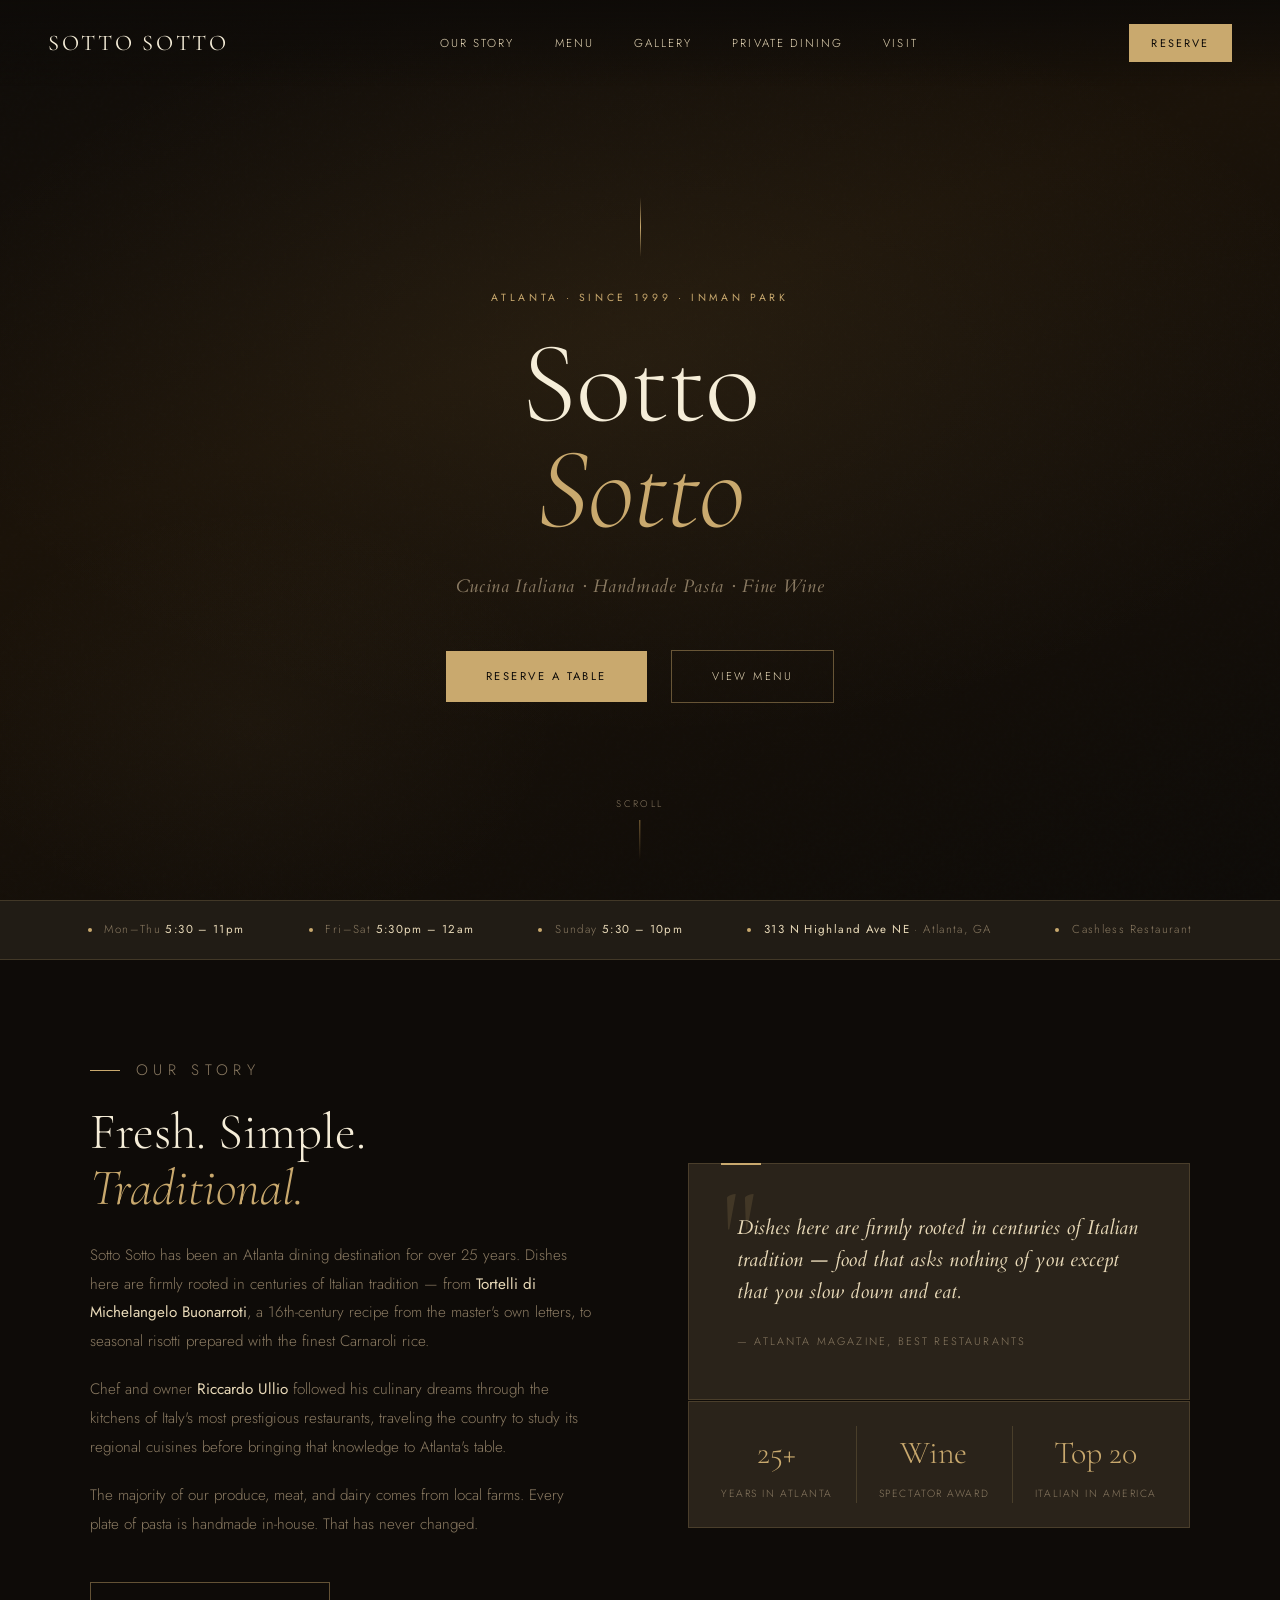
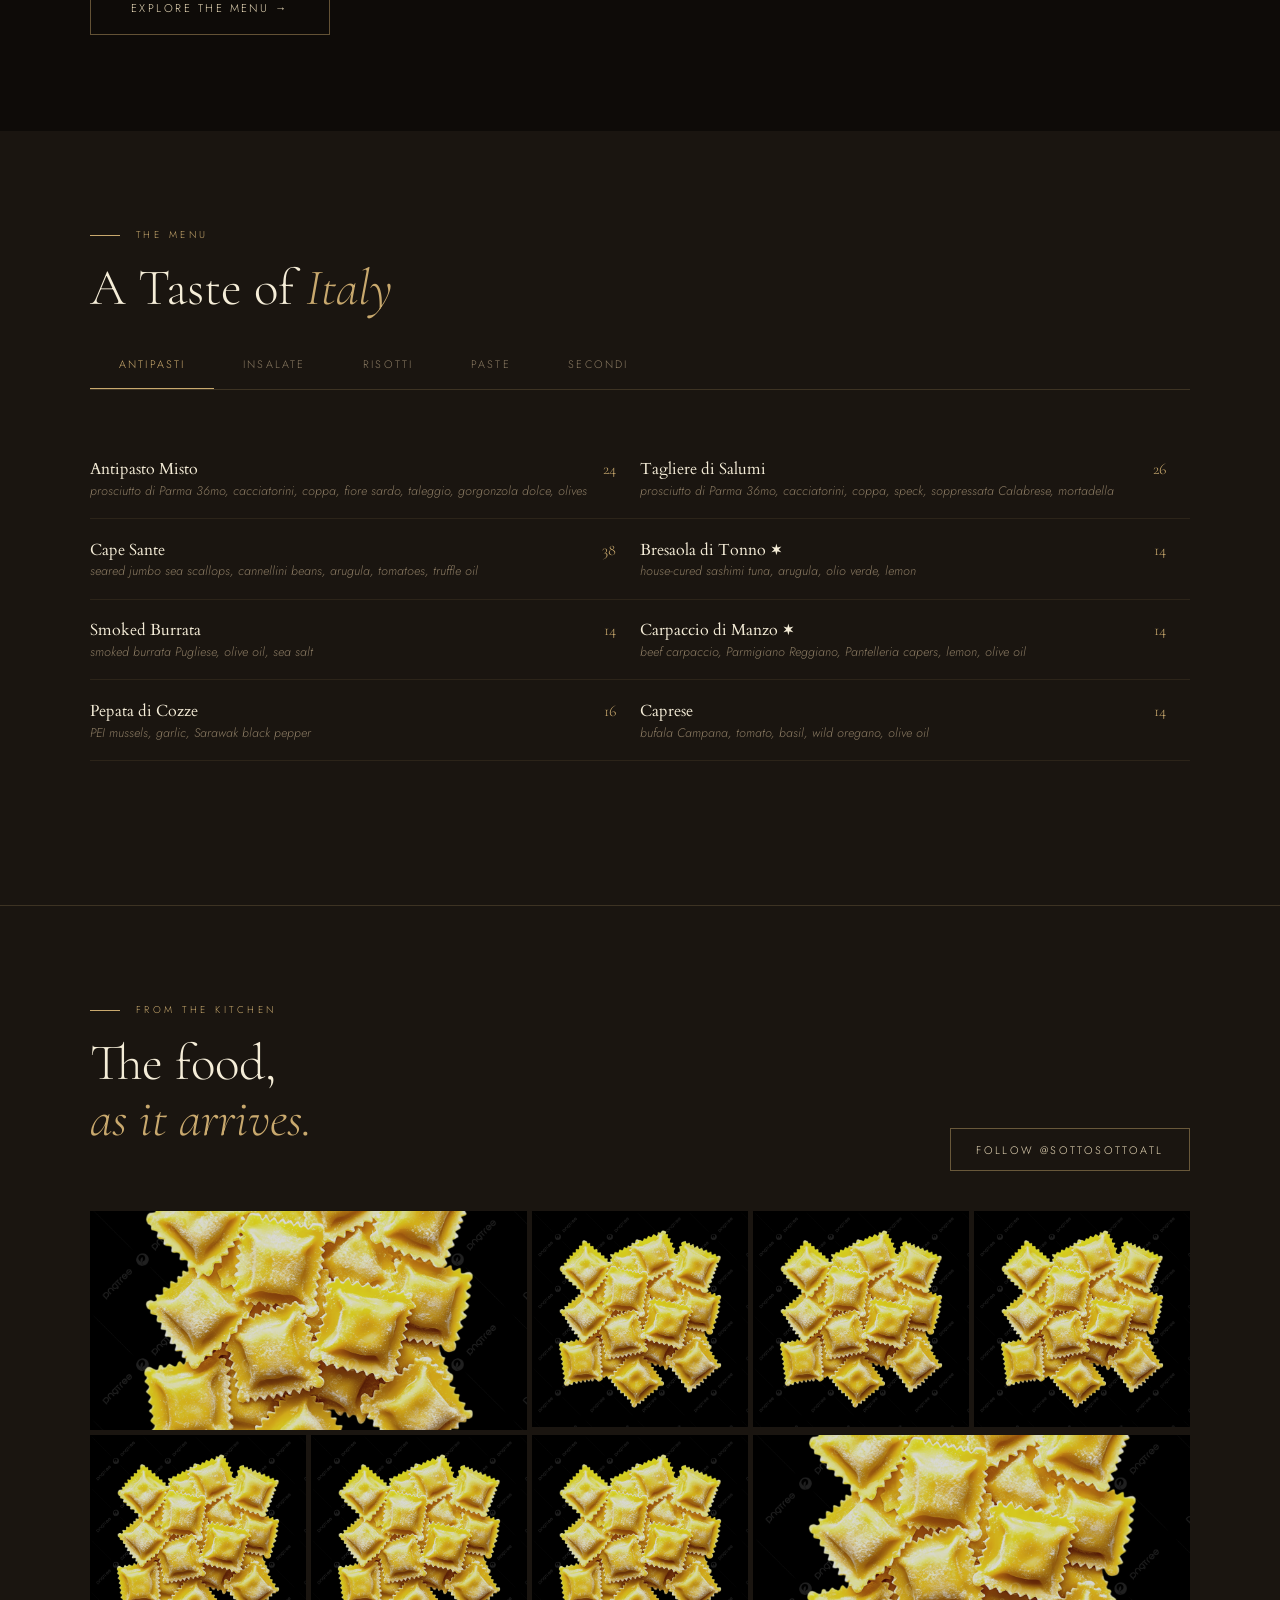
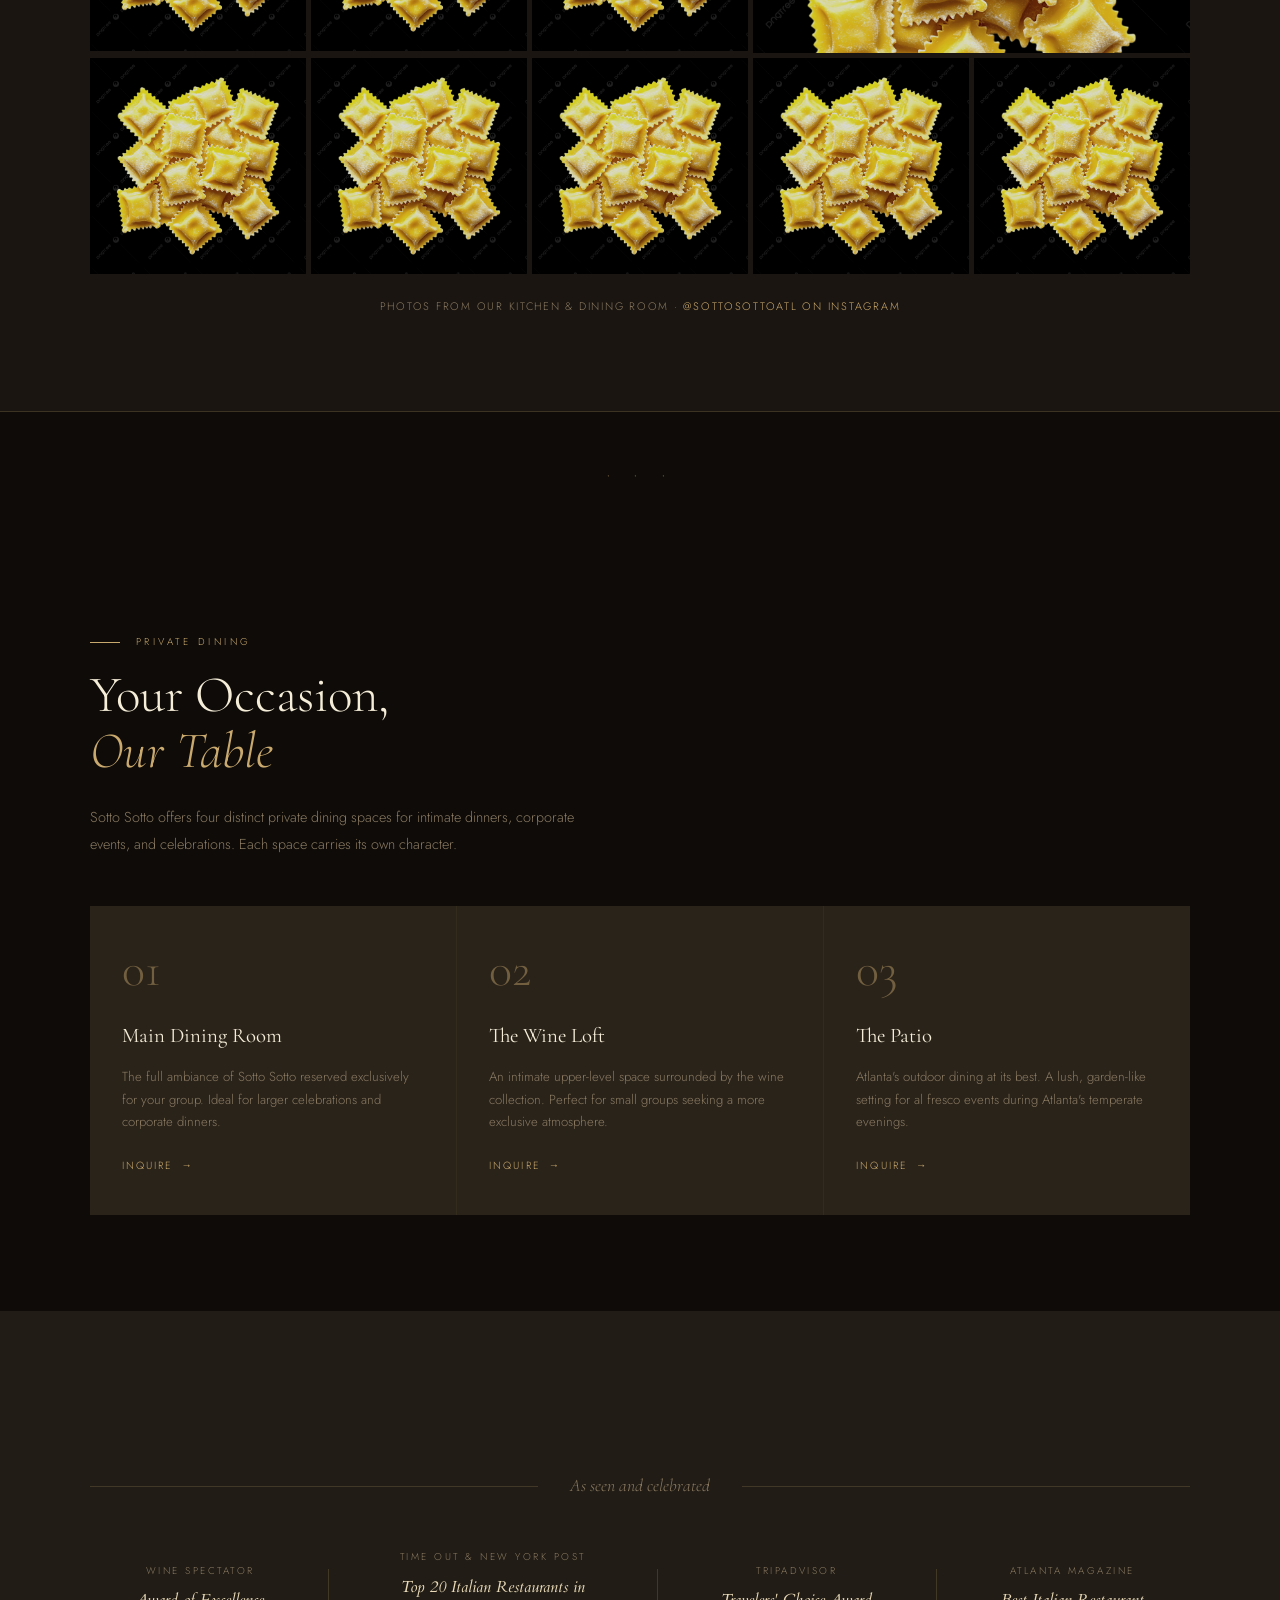
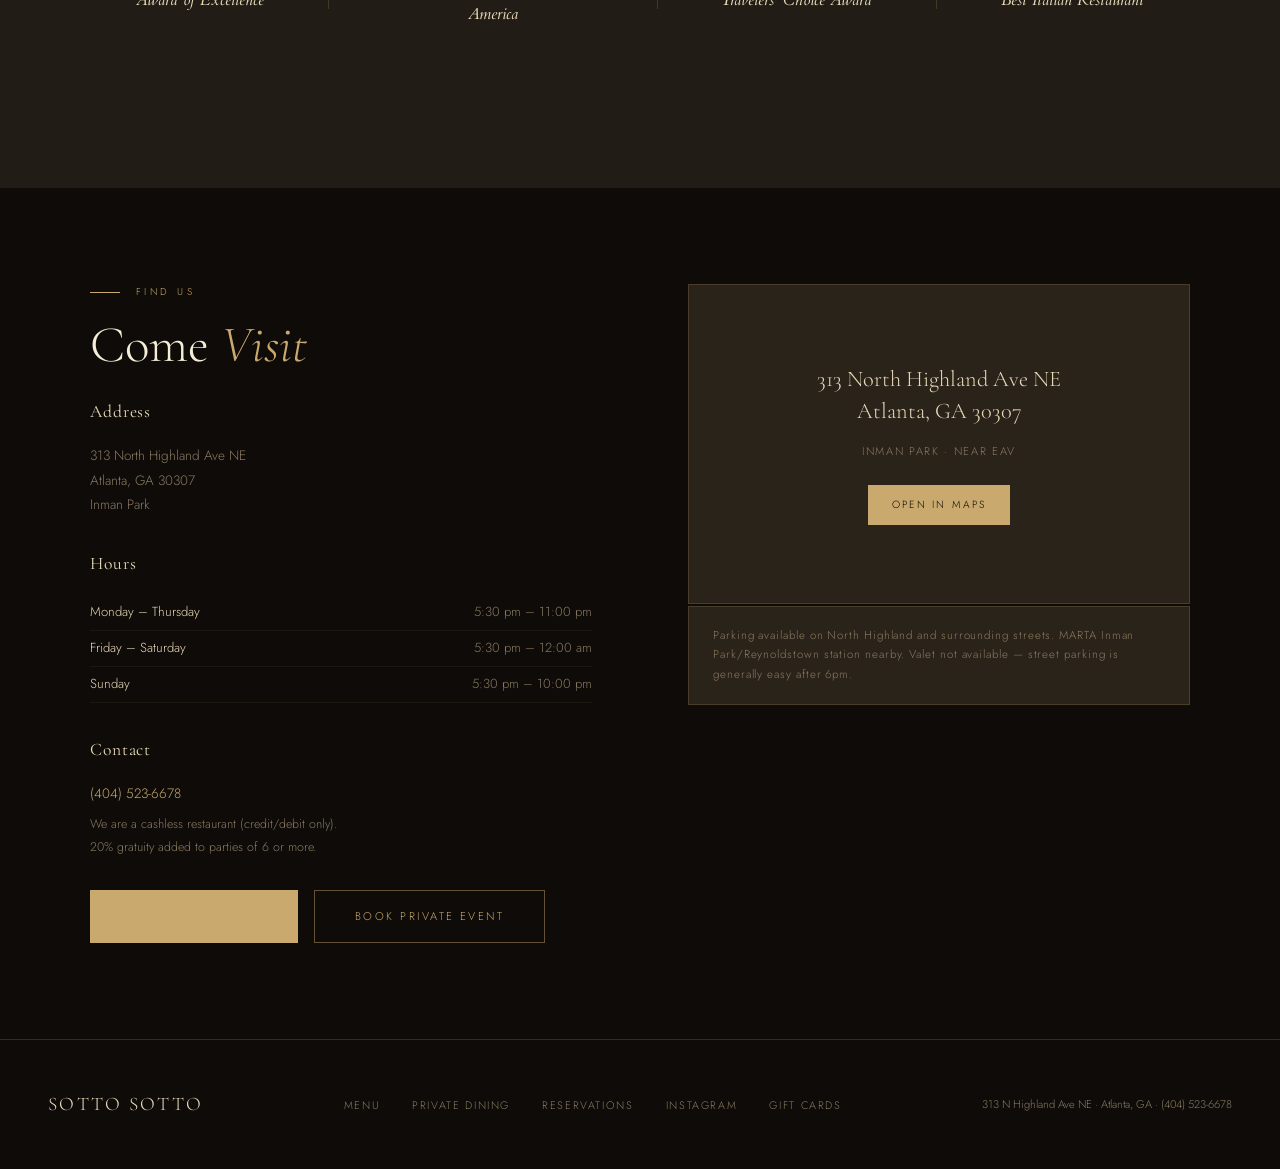
==== commit e6d602b3: "Fix image paths" ====
--- a/index.html
+++ b/index.html
@@ -1107,59 +1107,59 @@
 
     <!-- Row 1: featured wide + 3 squares -->
     <div class="gallery-cell featured">
-      <img src="food.png" alt="Handmade pasta">
+      <img src="images/food.png" alt="Handmade pasta">
       <div class="gallery-cell-cap"><span>Handmade pasta, daily</span></div>
     </div>
     <div class="gallery-cell">
-      <img src="food.png" alt="Risotto ai funghi">
+      <img src="images/food.png" alt="Risotto ai funghi">
       <div class="gallery-cell-cap"><span>Risotto ai funghi</span></div>
     </div>
     <div class="gallery-cell">
-      <img src="food.png" alt="Tortelli di Michelangelo">
+      <img src="images/food.png" alt="Tortelli di Michelangelo">
       <div class="gallery-cell-cap"><span>Tortelli di Michelangelo</span></div>
     </div>
     <div class="gallery-cell">
-      <img src="food.png" alt="Carpaccio">
+      <img src="images/food.png" alt="Carpaccio">
       <div class="gallery-cell-cap"><span>Carpaccio di manzo</span></div>
     </div>
 
     <!-- Row 2: 3 squares + featured wide -->
     <div class="gallery-cell">
-      <img src="food.png" alt="Pappardelle al ragù">
+      <img src="images/food.png" alt="Pappardelle al ragù">
       <div class="gallery-cell-cap"><span>Pappardelle al ragù d'anatra</span></div>
     </div>
     <div class="gallery-cell">
-      <img src="food.png" alt="Panna cotta">
+      <img src="images/food.png" alt="Panna cotta">
       <div class="gallery-cell-cap"><span>Panna cotta — Atlanta's best</span></div>
     </div>
     <div class="gallery-cell">
-      <img src="food.png" alt="Tiramisù">
+      <img src="images/food.png" alt="Tiramisù">
       <div class="gallery-cell-cap"><span>Tiramisù della casa</span></div>
     </div>
     <div class="gallery-cell featured">
-      <img src="food.png" alt="Branzino al forno">
+      <img src="images/food.png" alt="Branzino al forno">
       <div class="gallery-cell-cap"><span>Branzino al forno</span></div>
     </div>
 
     <!-- Row 3: 5 equal squares -->
     <div class="gallery-cell">
-      <img src="food.png" alt="Costoletta di vitello">
+      <img src="images/food.png" alt="Costoletta di vitello">
       <div class="gallery-cell-cap"><span>Costoletta di vitello</span></div>
     </div>
     <div class="gallery-cell">
-      <img src="food.png" alt="Italian wine">
+      <img src="images/food.png" alt="Italian wine">
       <div class="gallery-cell-cap"><span>All-Italian wine list</span></div>
     </div>
     <div class="gallery-cell">
-      <img src="food.png" alt="Affogato">
+      <img src="images/food.png" alt="Affogato">
       <div class="gallery-cell-cap"><span>Affogato</span></div>
     </div>
     <div class="gallery-cell">
-      <img src="food.png" alt="The patio">
+      <img src="images/food.png" alt="The patio">
       <div class="gallery-cell-cap"><span>The patio, al fresco</span></div>
     </div>
     <div class="gallery-cell">
-      <img src="food.png" alt="Aqua Pazza">
+      <img src="images/food.png" alt="Aqua Pazza">
       <div class="gallery-cell-cap"><span>Aqua Pazza</span></div>
     </div>
 
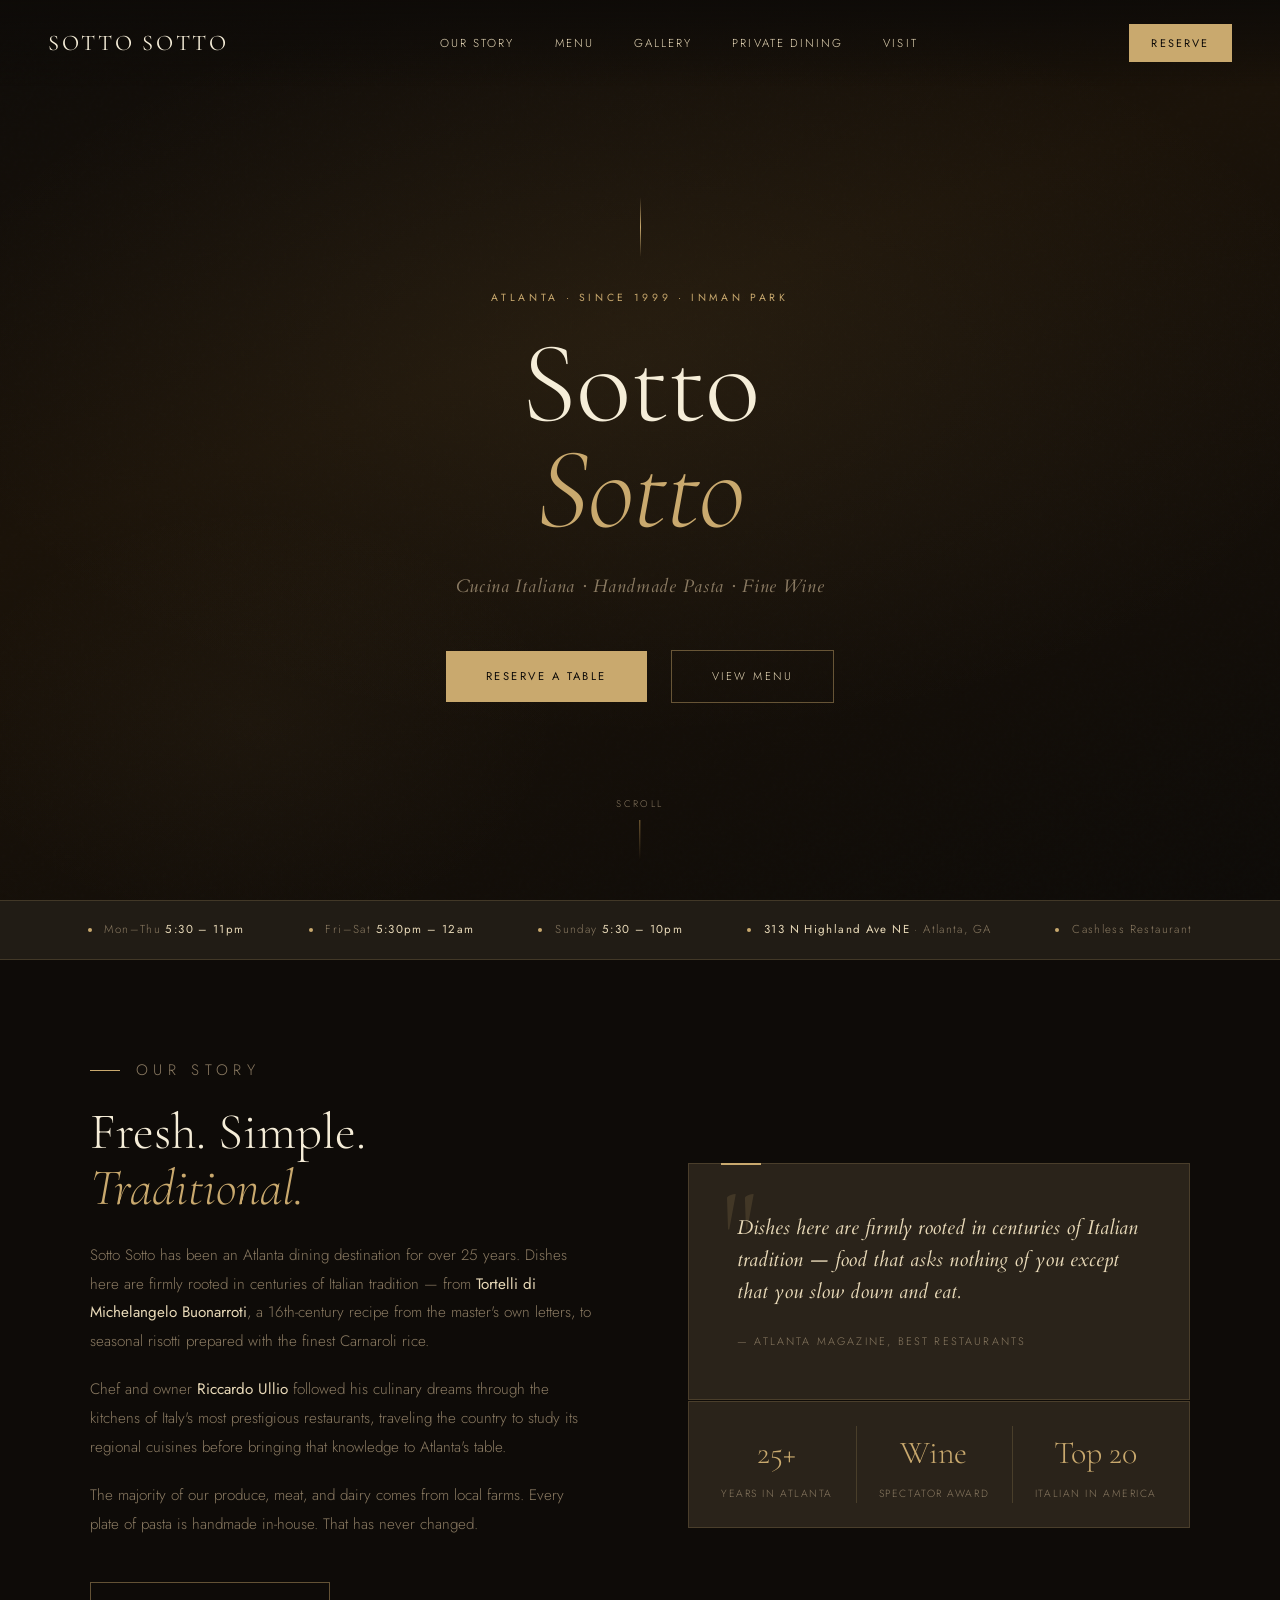
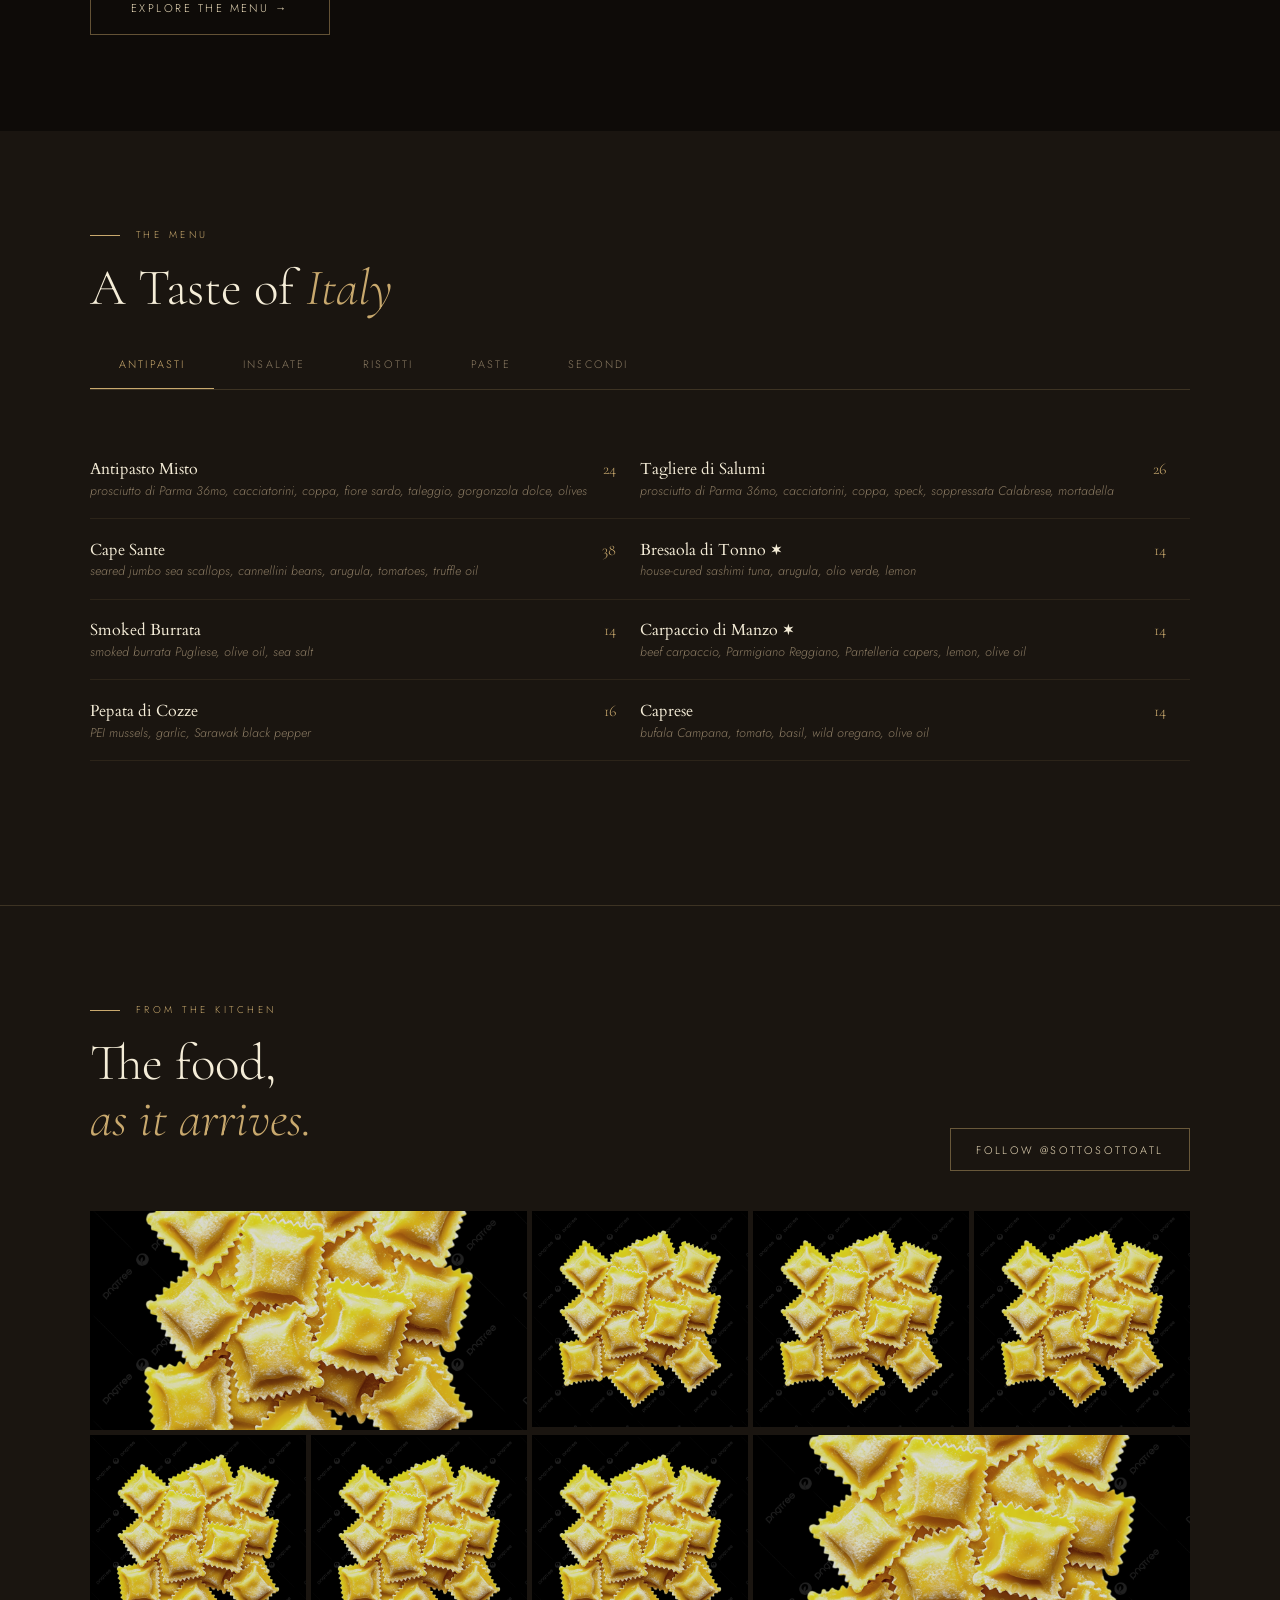
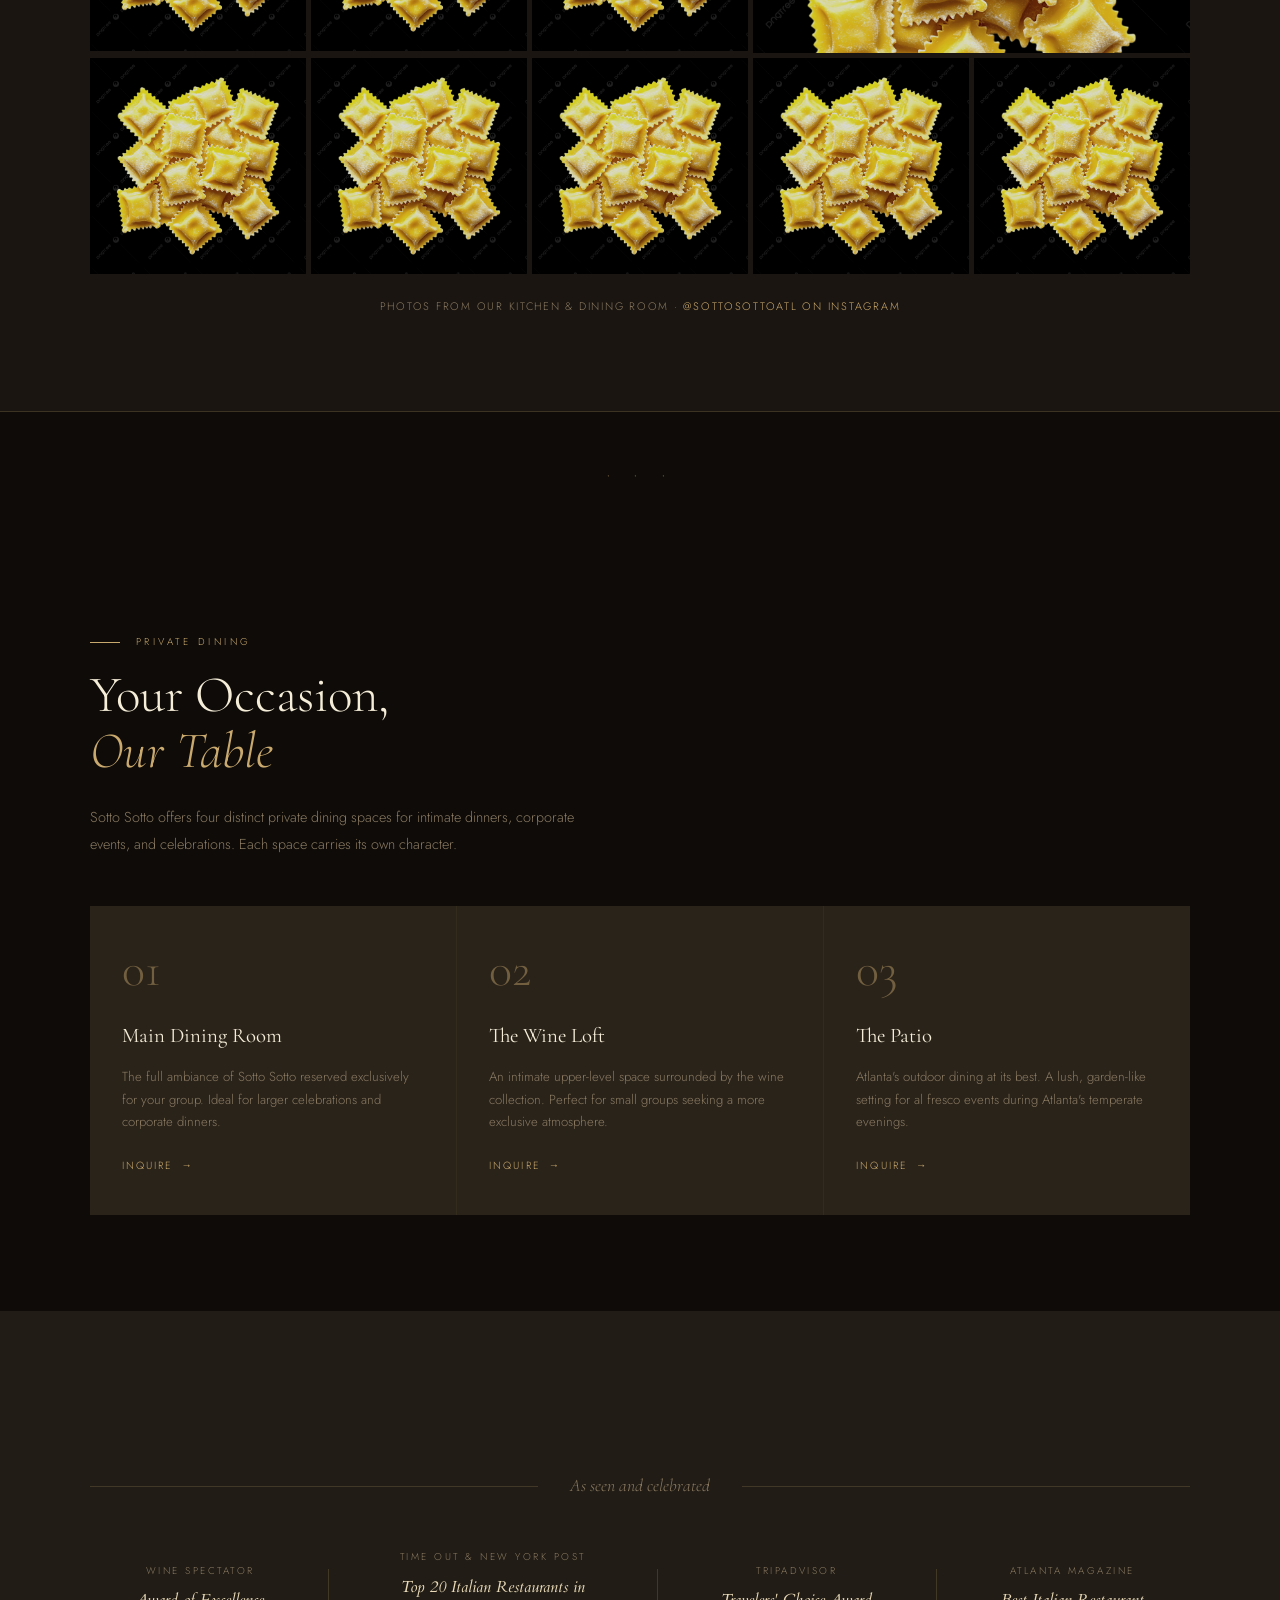
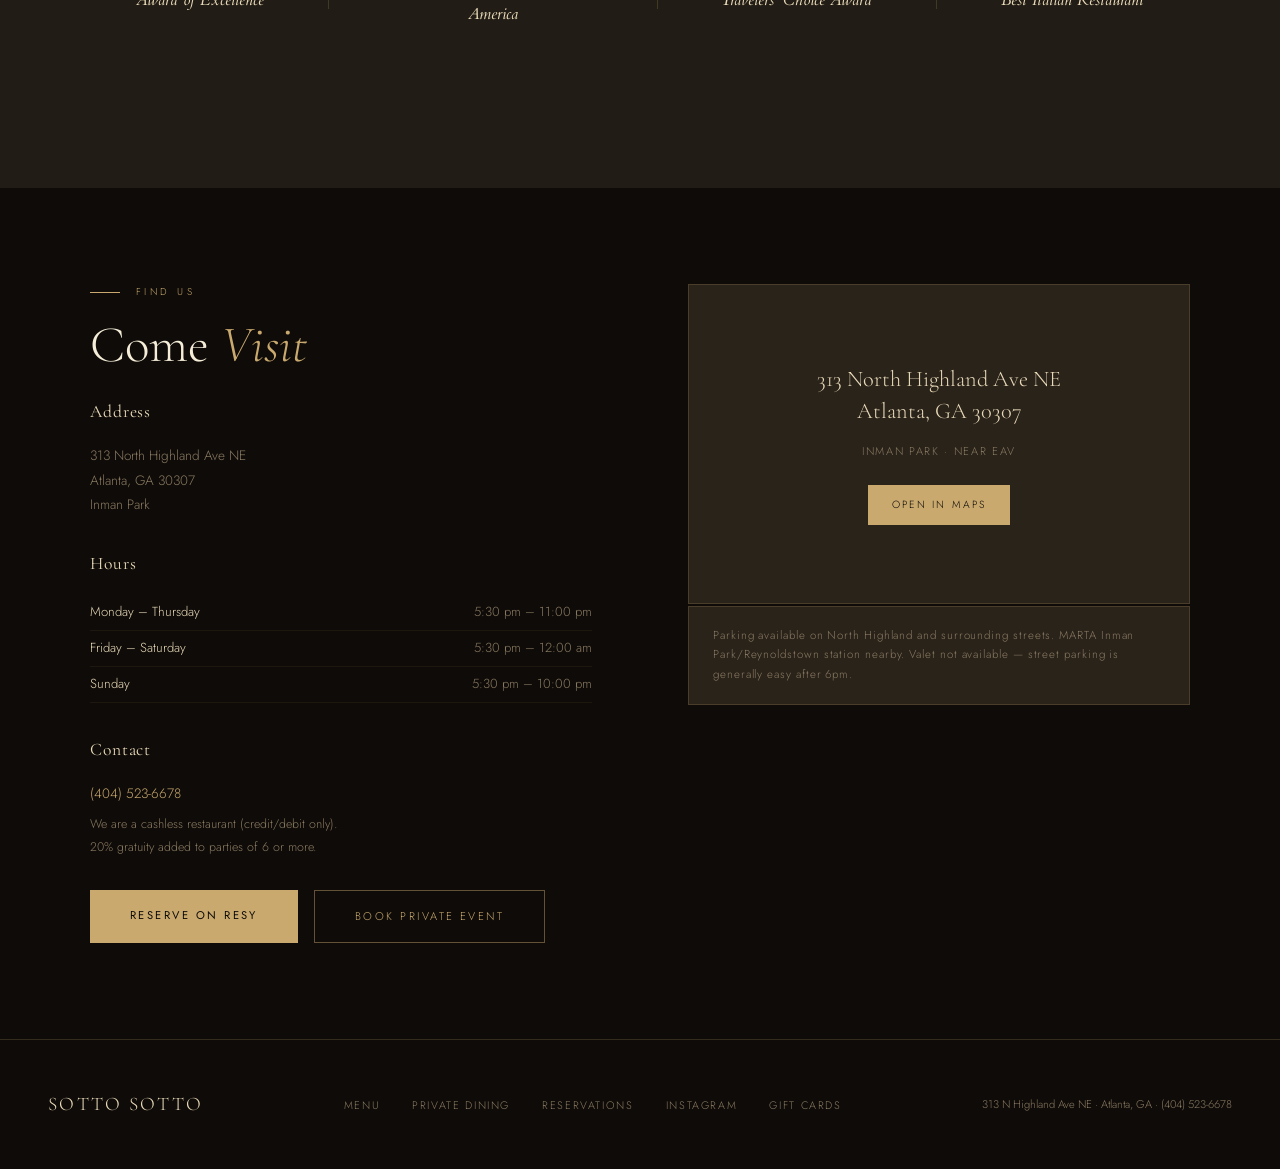
==== commit 715d37a0: "fix: Reserve on Resy button text color" ====
--- a/index.html
+++ b/index.html
@@ -217,6 +217,7 @@
     display: inline-block;
   }
   .btn-primary:hover { background: var(--cream); transform: translateY(-2px); }
+  .visit-info .btn-primary { color: #0E0B08 !important; }
 
   .btn-ghost {
     font-family: 'Jost', sans-serif;
